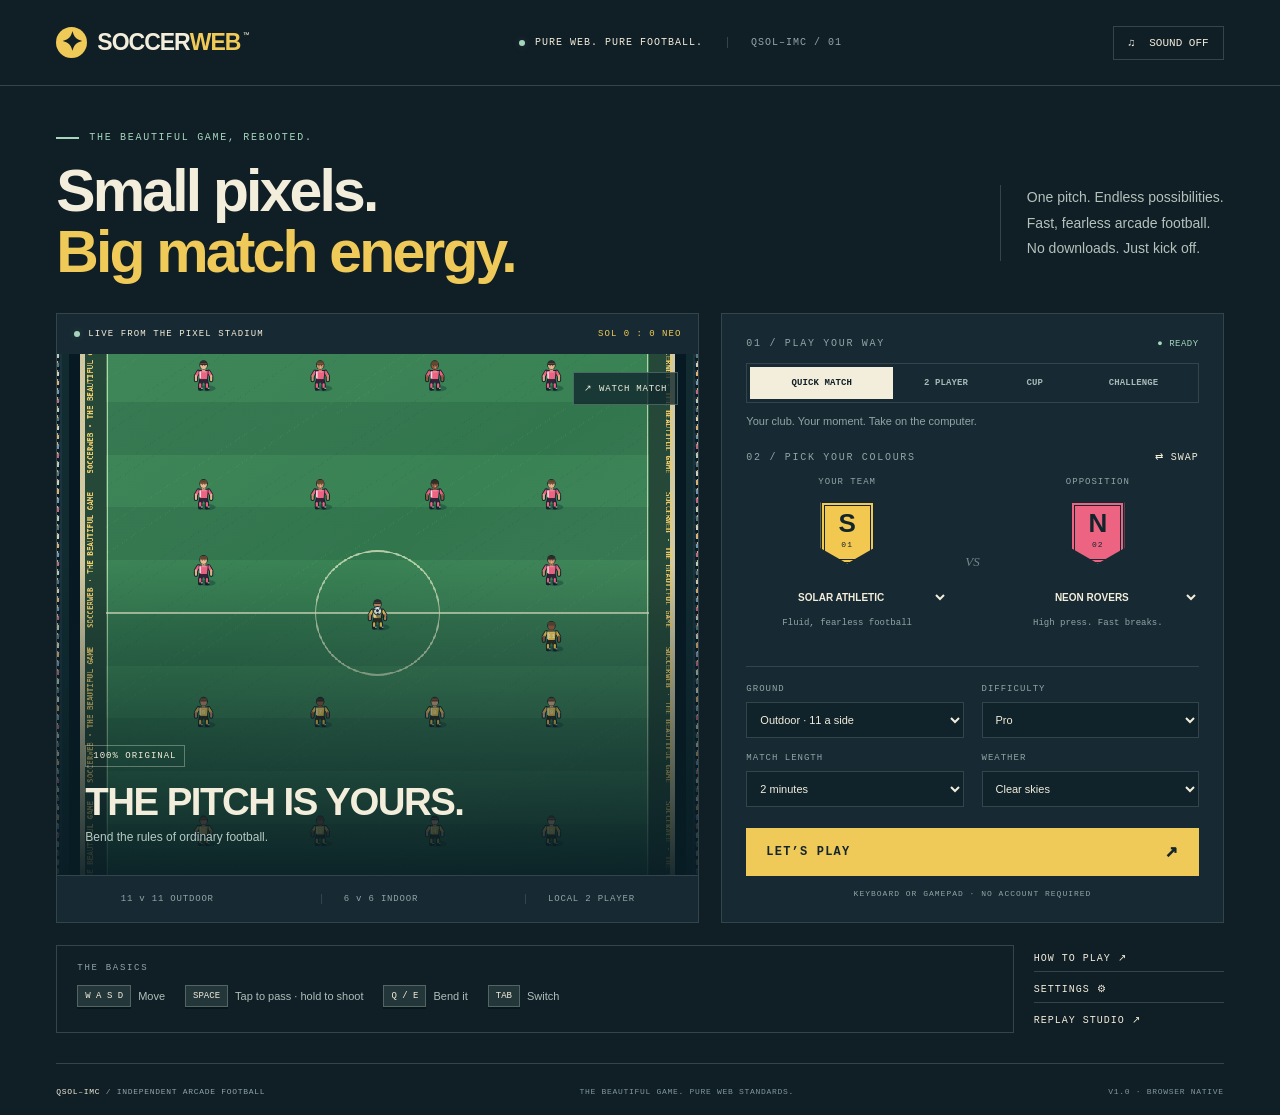
==== index.html @ fee3d79a "Improve live-match characters, camera, ball clarity and measured team play" ====
<!doctype html>
<html lang="en">
<head>
  <meta charset="utf-8"><meta name="viewport" content="width=device-width,initial-scale=1">
  <meta name="theme-color" content="#14252d"><meta name="description" content="Original arcade football. Bend it, chip it, win it. Built with pure web standards by QSOL-IMC.">
  <title>SOCCERWEB — The beautiful game.</title>
  <link rel="icon" href="./icon.svg" type="image/svg+xml"><link rel="manifest" href="./manifest.webmanifest"><link rel="stylesheet" href="./style.css">
</head>
<body>
<header class="topbar"><a class="brand" href="./" aria-label="Soccerweb home"><span class="brand-ball">✦</span> SOCCER<span>WEB</span><sup>™</sup></a><div class="top-meta"><span class="live-dot"></span> PURE WEB. PURE FOOTBALL. <span class="edition">QSOL–IMC / 01</span></div><button id="sound-toggle" class="icon-button" aria-label="Enable or mute audio" title="Enable or mute audio">♫ <span>SOUND OFF</span></button></header>
<main>
<section id="menu" aria-label="Match setup">
  <div class="intro"><div><p class="eyebrow"><span class="tiny-line"></span> THE BEAUTIFUL GAME, REBOOTED.</p><h1>Small pixels.<br><em>Big match energy.</em></h1></div><p class="intro-copy">One pitch. Endless possibilities.<br>Fast, fearless arcade football.<br>No downloads. Just kick off.</p></div>
  <div class="menu-grid">
    <div class="showcase">
      <div class="preview-tag"><span class="live-dot"></span> LIVE FROM THE PIXEL STADIUM <span id="demo-score">SOL 0 : 0 NEO</span></div>
      <div class="canvas-wrap"><canvas id="preview" aria-label="Live computer versus computer football demonstration"></canvas><div class="preview-caption"><span class="pill">100% ORIGINAL</span><h2>THE PITCH IS YOURS.</h2><p>Bend the rules of ordinary football.</p></div><button id="watch-demo" class="demo-button">↗ WATCH MATCH</button></div>
      <div class="showcase-footer"><span>11 v 11 OUTDOOR</span><span>6 v 6 INDOOR</span><span>LOCAL 2 PLAYER</span></div>
    </div>
    <section class="setup-card" aria-label="Create match">
      <div class="section-label"><span>01 / PLAY YOUR WAY</span><span class="status-dot">● READY</span></div>
      <div class="mode-tabs" role="group" aria-label="Game mode"><button data-mode="quick" class="active">QUICK MATCH</button><button data-mode="local">2 PLAYER</button><button data-mode="cup">CUP</button><button data-mode="challenge">CHALLENGE</button></div>
      <p id="mode-description" class="mode-description">Your club. Your moment. Take on the computer.</p>
      <div class="section-label"><span>02 / PICK YOUR COLOURS</span><button id="swap-teams" class="text-button" aria-label="Swap teams">⇄ SWAP</button></div>
      <div class="team-selectors"><div><label for="home-team">YOUR TEAM</label><div id="home-badge" class="team-badge">S<span>01</span></div><select id="home-team" aria-label="Your team"></select><p id="home-style"></p></div><span class="versus">VS</span><div><label for="away-team">OPPOSITION</label><div id="away-badge" class="team-badge away">N<span>02</span></div><select id="away-team" aria-label="Opponent team"></select><p id="away-style"></p></div></div>
      <div class="match-options"><label>GROUND<select id="ground"><option value="outdoor">Outdoor · 11 a side</option><option value="indoor">Indoor · 6 a side</option></select></label><label>DIFFICULTY<select id="difficulty"><option value="1">Club</option><option value="2" selected>Pro</option><option value="3">Elite</option></select></label><label>MATCH LENGTH<select id="duration"><option value="60">1 minute</option><option value="120" selected>2 minutes</option><option value="240">4 minutes</option><option value="360">6 minutes</option></select></label><label>WEATHER<select id="weather"><option value="clear">Clear skies</option><option value="rain">Rain · slick turf</option></select></label></div>
      <button id="kickoff" class="primary">LET’S PLAY <span>↗</span></button><button id="continue" class="secondary" hidden>CONTINUE COMPETITION →</button>
      <p class="setup-note">KEYBOARD OR GAMEPAD · NO ACCOUNT REQUIRED</p>
    </section>
  </div>
  <div class="bottom-grid"><section class="control-strip"><div class="section-label">THE BASICS</div><div class="control-items"><span><kbd>W A S D</kbd> Move</span><span><kbd>SPACE</kbd> Tap to pass · hold to shoot</span><span><kbd>Q / E</kbd> Bend it</span><span><kbd>TAB</kbd> Switch</span></div></section><div class="utility"><button id="help-button">HOW TO PLAY ↗</button><button id="options-button">SETTINGS ⚙</button><button id="replays-button">REPLAY STUDIO ↗</button></div></div>
</section>
<section id="match" hidden aria-label="Football match">
  <div class="match-top"><button id="exit-match" class="text-button">← CLUBHOUSE</button><div class="match-heading"><span id="match-kind">OUTDOOR / QUICK MATCH</span><div class="scoreboard"><span id="score-home">SOL</span><strong id="score">0 <i>:</i> 0</strong><span id="score-away">NEO</span><div id="clock">00:00 · 1ST</div></div></div><button id="pause-button" class="text-button">Ⅱ PAUSE</button></div>
  <div class="match-stage"><canvas id="game" tabindex="0" aria-label="Football game. WASD to move, space to kick, Escape to pause."></canvas>
    <div id="match-banner" class="match-banner" aria-live="polite"></div><div id="replay-tag" class="replay-tag" hidden>◉ GOAL REPLAY · SLOW MOTION</div>
    <div id="pause-overlay" class="game-overlay" hidden><div class="overlay-panel"><p class="eyebrow">TAKE A BREATHER</p><h2>HALF A MOMENT.</h2><p>The pitch will wait for you.</p><button id="resume" class="primary">BACK TO THE GAME →</button><button id="pause-save" class="secondary">EXPORT REPLAY SO FAR</button><button id="pause-quit" class="text-button">RETURN TO CLUBHOUSE</button></div></div>
    <div id="result-overlay" class="game-overlay" hidden><div class="overlay-panel"><p class="eyebrow" id="result-label">FULL TIME</p><h2 id="result-title">WHAT A MATCH.</h2><p id="result-score"></p><div id="result-stats" class="result-stats"></div><button id="result-next" class="primary">PLAY AGAIN →</button><button id="result-export" class="secondary">EXPORT THIS REPLAY</button><button id="result-home" class="text-button">RETURN TO CLUBHOUSE</button></div></div>
  </div>
  <div class="match-readout"><span id="possession-hint">LOOSE BALL</span><span id="action-hint">FIND THE SPACE. PLAY THE PASS.</span></div>
  <div class="match-bottom"><span id="match-tip">SPACE: tap pass / hold shot · F: pass · R: chip · Q/E: curve · TAB: switch</span><span id="record-status"><span class="live-dot"></span> RECORDING</span></div>
</section>
<footer><span>QSOL–IMC <span class="muted">/ INDEPENDENT ARCADE FOOTBALL</span></span><span>THE BEAUTIFUL GAME. PURE WEB STANDARDS.</span><span id="offline-status">V1.0 · BROWSER NATIVE</span></footer>
</main>
<dialog id="help-dialog"><div class="dialog-head"><p class="eyebrow">THE TOUCHLINE MANUAL</p><button class="close" aria-label="Close dialog">×</button></div><h2>Easy to play.<br>Room to get good.</h2><div id="help-controls"></div><div class="help-copy"><p><strong>Tap your kick button to pass. Hold it, then release for power.</strong> Aim with your running direction before releasing. No ball? Press kick to slide tackle. Use the dedicated pass button for a first-time pass.</p><p><strong>Bend it.</strong> Hold a curve key at release, then steer with left/right or curve keys during flight. Use chip for a lofted kick. Meet an airborne ball for a volley; move away from the opposition goal as you kick for an overhead attempt.</p><p><strong>Play the space.</strong> Teammates make runs. Switch to the nearest player, defend the shooting lane, and let your goalkeeper work. Rain changes traction and ball speed. Indoor walls keep the action alive.</p><p><strong>Gamepad:</strong> left stick / D-pad moves, A kicks, X passes, B chips, Y switches, shoulders bend, Start pauses. Connect two controllers for two players. Keyboard and gamepads may be mixed.</p><p><strong>Match rules:</strong> two halves, automatic throw-ins, corners and goal kicks. No offside, fouls or cards. Cup and Challenge draws continue with golden goal. The clock stops for set pieces and goal replays.</p></div></dialog>
<dialog id="options-dialog"><div class="dialog-head"><p class="eyebrow">MAKE IT YOUR GAME</p><button class="close" aria-label="Close dialog">×</button></div><h2>Settings</h2><div class="settings-grid"><label>Master volume<input id="master-volume" type="range" min="0" max="100" value="65"></label><label>Music<input id="music-volume" type="range" min="0" max="100" value="35"></label><label>Sound effects<input id="sfx-volume" type="range" min="0" max="100" value="70"></label><label>Aftertouch<select id="aftertouch"><option value="0">Off</option><option value="1">Subtle</option><option value="2" selected>Arcade</option><option value="3">Wild</option></select></label><label>Player selection<select id="selection"><option value="auto">Automatic + manual</option><option value="manual">Manual only</option></select></label><label>Visual style<select id="visual"><option value="clean">Clean pixels</option><option value="crt">CRT scanlines</option><option value="mint">Mint pitch palette</option><option value="pixel">Low-resolution pixels</option></select></label><label>Camera<select id="camera"><option value="follow">Follow the play</option><option value="wide">Wide tactical view</option><option value="close">Close action</option></select></label><label>Visual effects<select id="effects"><option value="balanced">Crowd, weather &amp; trails</option><option value="minimal">Minimal motion &amp; effects</option></select></label><label>Match seed<input id="seed" type="number" min="1" max="4294967295" value="1988"></label></div><h3>Keyboard mapping</h3><p class="muted">Select a key, then press its replacement. Escape cancels. P and Escape pause.</p><div id="key-mappings"></div><button id="reset-keys" class="secondary">RESET CONTROLS</button><p id="mapping-message" role="status"></p></dialog>
<dialog id="replays-dialog"><div class="dialog-head"><p class="eyebrow">EVERY TICK TELLS A STORY</p><button class="close" aria-label="Close dialog">×</button></div><h2>Replay studio</h2><p>Export a match from the pause or results screen. Import its JSON here to verify every recorded checkpoint and watch it again.</p><label class="file-label">IMPORT REPLAY<input id="replay-file" type="file" accept=".json,application/json"></label><p id="replay-message" role="status"></p><button id="watch-replay" class="primary" hidden>WATCH VERIFIED REPLAY →</button><h3>Competition record</h3><div id="competition-record">No competition started yet.</div></dialog>
<div id="toast" role="status" hidden></div>
<noscript><p class="noscript">SOCCERWEB needs JavaScript enabled to run the football simulation.</p></noscript>
<script type="module" src="./app.mjs"></script>
</body></html>
---- style.css ----
:root{--bg:#101e26;--panel:#172932;--panel2:#1c3038;--border:#33454a;--cream:#f3eddb;--muted:#91a5a7;--yellow:#f0ca58;--mint:#a5d5bb;--coral:#ed8b74;color-scheme:dark;font-family:Arial,Helvetica,sans-serif}*{box-sizing:border-box}body{margin:0;background:var(--bg);color:var(--cream)}button,input,select{font:inherit}button,a,select,input{ -webkit-tap-highlight-color:transparent}button{cursor:pointer}button:disabled{opacity:.45;cursor:not-allowed}button:focus-visible,a:focus-visible,input:focus-visible,select:focus-visible,canvas:focus-visible{outline:3px solid var(--yellow);outline-offset:4px}[hidden]{display:none!important}button{color:inherit}a{color:inherit;text-decoration:none}.topbar{height:86px;border-bottom:1px solid var(--border);display:flex;align-items:center;justify-content:space-between;padding:0 4.4%;gap:20px}.brand{display:flex;align-items:center;font-size:23px;letter-spacing:-1px;font-weight:900}.brand>span:not(.brand-ball){color:var(--yellow)}.brand sup{font:9px monospace;align-self:flex-start;margin-top:5px;margin-left:3px}.brand-ball{display:inline-grid;place-items:center;width:31px;height:31px;margin-right:10px;border-radius:50%;background:var(--yellow);color:var(--bg);font-size:26px}.top-meta{font:10px monospace;letter-spacing:1px;display:flex;align-items:center;gap:10px}.edition{border-left:1px solid var(--border);margin-left:14px;padding-left:23px;color:var(--muted)}.live-dot{display:inline-block;width:6px;height:6px;border-radius:50%;background:var(--mint);box-shadow:0 0 8px #a5d5bb33;flex-shrink:0}.icon-button{background:transparent;border:1px solid var(--border);padding:10px 14px;font:11px monospace}.icon-button span{margin-left:8px}main{max-width:1600px;margin:auto;padding:0 4.4%}.intro{display:flex;justify-content:space-between;align-items:center;padding:46px 0 31px;gap:24px}.eyebrow,.section-label{font:10px monospace;letter-spacing:1.7px}.eyebrow{color:var(--mint);margin:0 0 17px;display:flex;align-items:center;gap:10px}.tiny-line{display:inline-block;width:23px;height:2px;background:var(--mint)}h1{font-size:clamp(36px,4.6vw,65px);line-height:1.04;letter-spacing:-2.8px;margin:0;font-weight:900}h1 em{color:var(--yellow);font-style:normal}.intro-copy{font-size:14px;line-height:1.8;color:#b5c2bc;border-left:1px solid var(--border);padding-left:26px;margin:32px 0 0}.menu-grid{display:grid;grid-template-columns:minmax(0,1.28fr) minmax(360px,1fr);gap:22px;align-items:stretch}.showcase{border:1px solid var(--border);display:flex;flex-direction:column;min-height:550px;overflow:hidden}.preview-tag{height:40px;padding:0 17px;display:flex;align-items:center;gap:8px;font:9px monospace;letter-spacing:1.1px;background:var(--panel)}.preview-tag>span:last-child{margin-left:auto;color:var(--yellow);letter-spacing:1px}.canvas-wrap{position:relative;flex:1;min-height:420px;background:#25543d}#preview{position:absolute;width:100%;height:100%;inset:0}.canvas-wrap:after{content:'';position:absolute;inset:40% 0 0;background:linear-gradient(transparent,#081c24e8);pointer-events:none}.preview-caption{position:absolute;z-index:1;bottom:31px;left:28px;pointer-events:none}.pill{display:inline-block;padding:5px 7px;border:1px solid #e3ebd459;color:var(--cream);font:9px monospace;letter-spacing:1px}.preview-caption h2{font-size:clamp(23px,3vw,39px);font-weight:900;letter-spacing:-1.5px;margin:13px 0 6px}.preview-caption p{font-size:12px;color:#b5cac5;margin:0}.demo-button{position:absolute;right:20px;top:18px;z-index:1;background:#10272dc9;border:1px solid #c7e6d448;padding:10px;font:9px monospace;letter-spacing:.8px}.showcase-footer{display:flex;justify-content:space-around;background:var(--panel);border-top:1px solid var(--border);font:9px monospace;letter-spacing:.8px;padding:18px 10px;color:var(--muted)}.showcase-footer span+span{border-left:1px solid var(--border);padding-left:22px}.setup-card{background:var(--panel);border:1px solid var(--border);padding:24px}.section-label{color:var(--muted);display:flex;justify-content:space-between;align-items:center;gap:8px;margin-bottom:14px}.status-dot{color:var(--mint);font-size:9px;letter-spacing:.5px}.mode-tabs{display:grid;grid-template-columns:1.4fr 1fr .7fr 1.2fr;border:1px solid var(--border);padding:3px;gap:2px}.mode-tabs button{padding:11px 3px;border:0;background:transparent;font:bold 9px monospace;white-space:nowrap;letter-spacing:.1px;color:#a6b8b7}.mode-tabs button.active{background:var(--cream);color:var(--bg)}.mode-description{font-size:11px;color:var(--muted);margin:12px 0 23px;min-height:13px}.text-button{background:none;border:0;padding:0;font:10px monospace;letter-spacing:1px;color:var(--cream)}.text-button:hover,.utility button:hover{color:var(--yellow)}.team-selectors{display:grid;grid-template-columns:1fr 25px 1fr;gap:12px;text-align:center;margin:0 0 20px}.team-selectors label{font:9px monospace;letter-spacing:1px;color:var(--muted)}.team-badge{--kit:var(--yellow);width:53px;height:61px;background:var(--kit);color:#12252c;border:4px double #152831;outline:1px solid var(--kit);clip-path:polygon(0 0,100% 0,100% 75%,50% 100%,0 75%);margin:15px auto 12px;font-weight:900;font-size:26px;line-height:34px}.team-badge span{display:block;font:8px monospace;letter-spacing:1px}.team-badge.away{--kit:#ec6482}.team-selectors select{width:100%;padding:8px 3px;text-align:center;font-weight:bold;font-size:10px;background:transparent;border:0;color:var(--cream)}.team-selectors p{font:9px monospace;color:var(--muted);margin:6px -5px;min-height:22px}.versus{color:#71878a;font:italic 13px Georgia;align-self:center}.match-options{display:grid;grid-template-columns:1fr 1fr;gap:15px 18px;border-top:1px solid var(--border);padding-top:17px;margin-bottom:21px}label{font:9px monospace;letter-spacing:1px;color:var(--muted);display:block}select,input[type=number]{width:100%;padding:10px 9px;background:#10232b;border:1px solid var(--border);border-radius:0;color:var(--cream);font:11px Arial,sans-serif;margin-top:8px}select option{background:#152932}.primary,.secondary{width:100%;display:flex;align-items:center;justify-content:space-between;padding:16px 19px;background:var(--yellow);border:1px solid var(--yellow);color:#14252c;font:bold 12px monospace;letter-spacing:1.2px;transition:background .15s,transform .15s}.primary:hover{background:#ffe087;transform:translateY(-1px)}.primary span{font-size:21px;line-height:14px}.secondary{background:transparent;color:var(--cream);border-color:var(--border);font-size:10px;justify-content:center;padding:12px;margin-top:10px}.secondary:hover{border-color:var(--muted)}.setup-note{text-align:center;color:var(--muted);font:8px monospace;letter-spacing:1px;margin:13px 0 0}.bottom-grid{display:grid;grid-template-columns:1fr auto;gap:20px;margin:22px 0 30px}.control-strip{border:1px solid var(--border);padding:17px 20px}.control-strip .section-label{font-size:9px;margin-bottom:12px}.control-items{display:flex;gap:20px;flex-wrap:wrap}.control-items span{font-size:11px;color:#afbfba;display:flex;align-items:center;gap:7px}kbd{border:1px solid #536462;background:#23373b;box-shadow:0 2px 0 #06171b;padding:5px 7px;white-space:nowrap;color:var(--cream);font:9px monospace}.utility{display:grid;gap:4px;align-items:center;min-width:190px}.utility button{border:0;border-bottom:1px solid var(--border);padding:7px 0;background:transparent;text-align:left;font:10px monospace;letter-spacing:1px}.utility button:last-child{border-bottom:0}footer{border-top:1px solid var(--border);display:flex;justify-content:space-between;gap:20px;font:8px monospace;letter-spacing:.7px;color:#83999b;padding:23px 0}.muted{color:var(--muted)}footer>span:first-child{color:var(--cream)}.match-top,.match-bottom{display:flex;align-items:center;justify-content:space-between;font:10px monospace;letter-spacing:1px;padding:20px 0;color:var(--muted)}.match-stage{position:relative;height:min(76vh,840px);min-height:420px;border:1px solid var(--border);overflow:hidden}#game{display:block;width:100%;height:100%;outline:none}.scoreboard{position:absolute;top:17px;left:50%;transform:translateX(-50%);display:grid;grid-template-columns:80px 120px 80px;text-align:center;align-items:center;background:#101f2bee;border:1px solid #cedacc35;box-shadow:0 4px 20px #0004;font:bold 14px monospace}.scoreboard>span{padding:16px 7px;border-bottom:3px solid var(--yellow)}.scoreboard>span:nth-of-type(2){border-color:#ec6482}.scoreboard strong{font-size:30px;letter-spacing:4px}.scoreboard i{font-style:normal;color:#819b9d;font-size:19px}#clock{grid-column:1/-1;background:#f1eddc;color:#223137;padding:5px;font:bold 10px monospace;letter-spacing:2px}.match-banner{position:absolute;left:50%;top:43%;transform:translate(-50%,-50%);text-align:center;font-weight:900;font-size:clamp(24px,5vw,60px);letter-spacing:-1px;color:var(--cream);text-shadow:4px 4px 0 #17262c;white-space:nowrap;pointer-events:none}.match-banner small{display:block;font:11px monospace;letter-spacing:3px;margin-top:15px}.replay-tag{position:absolute;left:20px;bottom:22px;background:var(--yellow);color:#14252c;padding:10px 14px;font:bold 11px monospace}.match-bottom{font-size:9px;gap:20px;line-height:1.6}#record-status{white-space:nowrap}.game-overlay{position:absolute;inset:0;background:#0b1c27cc;backdrop-filter:blur(5px);display:grid;place-items:center;z-index:4}.overlay-panel{padding:30px;background:var(--panel);border:1px solid #5b716b;width:min(420px,90%);text-align:center}.overlay-panel .eyebrow{justify-content:center}.overlay-panel h2{font-size:31px;letter-spacing:-1px;margin:15px 0}.overlay-panel p{font-size:13px;color:var(--muted);line-height:1.6}.overlay-panel .text-button{margin-top:24px}.result-stats{display:grid;grid-template-columns:1fr 1fr 1fr;gap:10px;margin:20px 0;font:11px monospace}.result-stats small{display:block;color:var(--muted);font:8px monospace;margin-top:7px}dialog{max-width:680px;width:calc(100% - 32px);max-height:90vh;padding:30px;background:var(--panel);color:var(--cream);border:1px solid #627774;box-shadow:0 20px 100px #0009}dialog::backdrop{background:#07141cd9;backdrop-filter:blur(4px)}.dialog-head{display:flex;justify-content:space-between;align-items:center}.dialog-head .eyebrow{margin:0}.close{background:none;border:0;font-size:29px;color:var(--muted)}dialog h2{font-size:38px;letter-spacing:-1.3px;margin:20px 0 25px;line-height:1.05}dialog h3{font:12px monospace;color:var(--yellow);margin-top:30px}dialog p{font-size:13px;line-height:1.8;color:#b3c6c1}.help-copy p{padding-top:10px;border-top:1px solid var(--border)}.help-copy strong{color:var(--cream)}table{border-collapse:collapse;width:100%;font:11px monospace}td,th{padding:12px 6px;text-align:left;border-bottom:1px solid var(--border);line-height:1.7}th{color:var(--muted);font-size:9px}.settings-grid{display:grid;grid-template-columns:1fr 1fr;gap:22px}.settings-grid label{font:11px monospace;letter-spacing:0}.settings-grid input[type=range]{display:block;width:100%;accent-color:var(--yellow);margin-top:15px}.key-button{min-width:65px;padding:6px 10px;border:1px solid var(--border);background:#10222b;font:10px monospace}.file-label{display:block;border:1px dashed var(--muted);padding:20px;color:var(--yellow);margin-top:25px}.file-label input{display:block;font:11px monospace;letter-spacing:0;margin-top:15px;max-width:100%}#toast{position:fixed;bottom:25px;left:50%;transform:translateX(-50%);background:var(--cream);color:var(--bg);padding:15px 22px;z-index:20;font:12px monospace;box-shadow:0 4px 30px #0006;max-width:90%}.noscript{padding:30px;background:var(--yellow);color:var(--bg)}@media(min-width:1500px){.setup-card{padding:30px}.canvas-wrap{min-height:480px}.team-selectors{margin-top:20px;margin-bottom:28px}}@media(max-width:1000px){.top-meta{display:none}.menu-grid{grid-template-columns:1fr 1fr;gap:15px}.setup-card{padding:18px}.showcase-footer{font-size:7px}.showcase-footer span+span{padding-left:10px}.preview-tag{font-size:8px;padding:0 10px}.preview-tag>span:last-child{display:none}.control-items{gap:13px}.intro-copy{font-size:12px}footer>span:nth-child(2){display:none}.preview-caption{left:20px}.team-selectors{gap:4px}.mode-tabs button{font-size:8px}.match-options{gap:12px}.bottom-grid{gap:15px}}@media(max-width:720px){.topbar{height:68px;padding:0 20px}.brand{font-size:20px}.icon-button span{display:none}main{padding:0 20px}.intro{padding:30px 0 25px}.intro-copy{display:none}h1{font-size:44px;letter-spacing:-2px}.eyebrow{font-size:8px}.menu-grid{display:flex;flex-direction:column}.showcase{min-height:300px}.canvas-wrap{min-height:255px}.preview-caption{bottom:20px}.preview-caption h2{font-size:29px}.preview-caption p{font-size:11px}.showcase-footer{padding:12px;font-size:8px}.setup-card{padding:22px}.team-selectors{gap:12px}.team-selectors p{min-height:12px}.mode-tabs button{font-size:9px}.bottom-grid{display:flex;flex-direction:column}.utility{display:flex;justify-content:space-between;gap:12px}.utility button{font-size:8px;border:0}.control-strip{padding:17px}.control-items{gap:15px}.control-items span{font-size:10px}footer{font-size:7px;line-height:1.8}footer .muted{display:none}.match-stage{height:70vh;min-height:420px;margin:0 -20px;border-left:0;border-right:0}.match-top{font-size:8px}.match-top .text-button{font-size:8px}.scoreboard{grid-template-columns:65px 95px 65px;top:12px}.scoreboard strong{font-size:24px}.scoreboard>span{padding:12px 6px;font-size:12px}.match-bottom{font-size:8px}.match-banner{font-size:36px}.settings-grid{gap:20px 14px}dialog{padding:24px}.overlay-panel{padding:25px}.preview-tag>span:last-child{display:block}#record-status{display:none}}@media(prefers-reduced-motion:reduce){*{scroll-behavior:auto!important;transition:none!important}}

/* Phase 2: the broadcast scoreboard is outside the canvas, leaving both goalmouths visible. */
.match-top{padding:15px 0;min-height:106px;gap:16px}.match-heading{display:flex;flex-direction:column;align-items:center;gap:9px}.match-heading>#match-kind{font:9px monospace;letter-spacing:1.3px}.match-heading .scoreboard{position:static;transform:none;box-shadow:none;grid-template-columns:76px 108px 76px}.match-heading .scoreboard>span{padding:10px 7px}.match-heading .scoreboard strong{font-size:27px}.match-heading #clock{padding:4px}.match-readout{display:flex;justify-content:space-between;align-items:center;gap:16px;border:1px solid var(--border);border-top:0;background:#132730;padding:11px 15px;font:10px monospace;letter-spacing:1px}.match-readout #possession-hint{color:var(--yellow)}.match-readout #action-hint{color:var(--mint);text-align:right}.match-stage{background:#132b32}.match-banner{background:#102832df;padding:16px 24px;white-space:normal;min-width:240px;max-width:85%;line-height:1.1}.match-banner:empty{display:none}.match-banner small{line-height:1.5}.match-bottom{padding:15px 0}.scoreboard{font-variant-numeric:tabular-nums}.overlay-panel:focus-within{border-color:#a5d5bb}.team-badge{filter:drop-shadow(0 3px 2px #0004)}
@media(max-width:720px){.match-top{gap:8px;min-height:104px}.match-heading .scoreboard{grid-template-columns:45px 80px 45px}.match-heading .scoreboard>span{font-size:10px;padding:9px 3px}.match-heading .scoreboard strong{font-size:23px}.match-heading>#match-kind{max-width:170px;font-size:7px;line-height:1.5;text-align:center}.match-readout{margin:0 -20px;font-size:8px;padding:11px 12px}.match-top>.text-button{font-size:7px;letter-spacing:0}.match-banner{padding:14px;font-size:30px}.match-stage{height:68vh}}
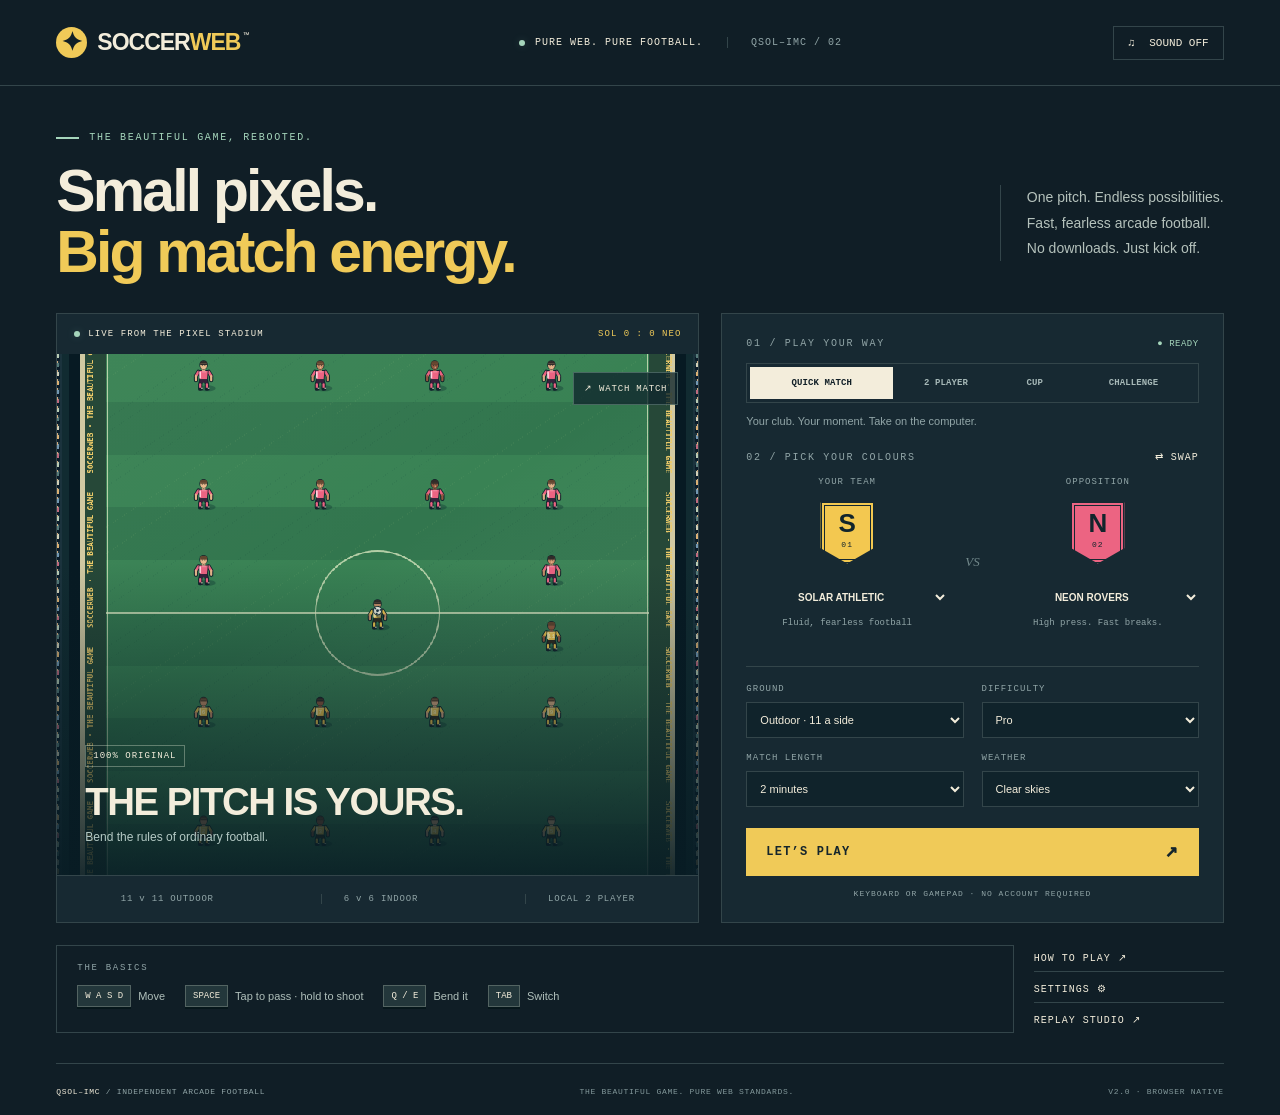
==== commit 8664f0c4: "feat: compose layered match audio and verify presentation options" ====
--- a/index.html
+++ b/index.html
@@ -7,7 +7,7 @@
   <link rel="icon" href="./icon.svg" type="image/svg+xml"><link rel="manifest" href="./manifest.webmanifest"><link rel="stylesheet" href="./style.css">
 </head>
 <body>
-<header class="topbar"><a class="brand" href="./" aria-label="Soccerweb home"><span class="brand-ball">✦</span> SOCCER<span>WEB</span><sup>™</sup></a><div class="top-meta"><span class="live-dot"></span> PURE WEB. PURE FOOTBALL. <span class="edition">QSOL–IMC / 01</span></div><button id="sound-toggle" class="icon-button" aria-label="Enable or mute audio" title="Enable or mute audio">♫ <span>SOUND OFF</span></button></header>
+<header class="topbar"><a class="brand" href="./" aria-label="Soccerweb home"><span class="brand-ball">✦</span> SOCCER<span>WEB</span><sup>™</sup></a><div class="top-meta"><span class="live-dot"></span> PURE WEB. PURE FOOTBALL. <span class="edition">QSOL–IMC / 02</span></div><button id="sound-toggle" class="icon-button" aria-label="Enable or mute audio" title="Enable or mute audio">♫ <span>SOUND OFF</span></button></header>
 <main>
 <section id="menu" aria-label="Match setup">
   <div class="intro"><div><p class="eyebrow"><span class="tiny-line"></span> THE BEAUTIFUL GAME, REBOOTED.</p><h1>Small pixels.<br><em>Big match energy.</em></h1></div><p class="intro-copy">One pitch. Endless possibilities.<br>Fast, fearless arcade football.<br>No downloads. Just kick off.</p></div>
@@ -40,7 +40,7 @@
   <div class="match-readout"><span id="possession-hint">LOOSE BALL</span><span id="action-hint">FIND THE SPACE. PLAY THE PASS.</span></div>
   <div class="match-bottom"><span id="match-tip">SPACE: tap pass / hold shot · F: pass · R: chip · Q/E: curve · TAB: switch</span><span id="record-status"><span class="live-dot"></span> RECORDING</span></div>
 </section>
-<footer><span>QSOL–IMC <span class="muted">/ INDEPENDENT ARCADE FOOTBALL</span></span><span>THE BEAUTIFUL GAME. PURE WEB STANDARDS.</span><span id="offline-status">V1.0 · BROWSER NATIVE</span></footer>
+<footer><span>QSOL–IMC <span class="muted">/ INDEPENDENT ARCADE FOOTBALL</span></span><span>THE BEAUTIFUL GAME. PURE WEB STANDARDS.</span><span id="offline-status">V2.0 · BROWSER NATIVE</span></footer>
 </main>
 <dialog id="help-dialog"><div class="dialog-head"><p class="eyebrow">THE TOUCHLINE MANUAL</p><button class="close" aria-label="Close dialog">×</button></div><h2>Easy to play.<br>Room to get good.</h2><div id="help-controls"></div><div class="help-copy"><p><strong>Tap your kick button to pass. Hold it, then release for power.</strong> Aim with your running direction before releasing. No ball? Press kick to slide tackle. Use the dedicated pass button for a first-time pass.</p><p><strong>Bend it.</strong> Hold a curve key at release, then steer with left/right or curve keys during flight. Use chip for a lofted kick. Meet an airborne ball for a volley; move away from the opposition goal as you kick for an overhead attempt.</p><p><strong>Play the space.</strong> Teammates make runs. Switch to the nearest player, defend the shooting lane, and let your goalkeeper work. Rain changes traction and ball speed. Indoor walls keep the action alive.</p><p><strong>Gamepad:</strong> left stick / D-pad moves, A kicks, X passes, B chips, Y switches, shoulders bend, Start pauses. Connect two controllers for two players. Keyboard and gamepads may be mixed.</p><p><strong>Match rules:</strong> two halves, automatic throw-ins, corners and goal kicks. No offside, fouls or cards. Cup and Challenge draws continue with golden goal. The clock stops for set pieces and goal replays.</p></div></dialog>
 <dialog id="options-dialog"><div class="dialog-head"><p class="eyebrow">MAKE IT YOUR GAME</p><button class="close" aria-label="Close dialog">×</button></div><h2>Settings</h2><div class="settings-grid"><label>Master volume<input id="master-volume" type="range" min="0" max="100" value="65"></label><label>Music<input id="music-volume" type="range" min="0" max="100" value="35"></label><label>Sound effects<input id="sfx-volume" type="range" min="0" max="100" value="70"></label><label>Aftertouch<select id="aftertouch"><option value="0">Off</option><option value="1">Subtle</option><option value="2" selected>Arcade</option><option value="3">Wild</option></select></label><label>Player selection<select id="selection"><option value="auto">Automatic + manual</option><option value="manual">Manual only</option></select></label><label>Visual style<select id="visual"><option value="clean">Clean pixels</option><option value="crt">CRT scanlines</option><option value="mint">Mint pitch palette</option><option value="pixel">Low-resolution pixels</option></select></label><label>Camera<select id="camera"><option value="follow">Follow the play</option><option value="wide">Wide tactical view</option><option value="close">Close action</option></select></label><label>Visual effects<select id="effects"><option value="balanced">Crowd, weather &amp; trails</option><option value="minimal">Minimal motion &amp; effects</option></select></label><label>Match seed<input id="seed" type="number" min="1" max="4294967295" value="1988"></label></div><h3>Keyboard mapping</h3><p class="muted">Select a key, then press its replacement. Escape cancels. P and Escape pause.</p><div id="key-mappings"></div><button id="reset-keys" class="secondary">RESET CONTROLS</button><p id="mapping-message" role="status"></p></dialog>
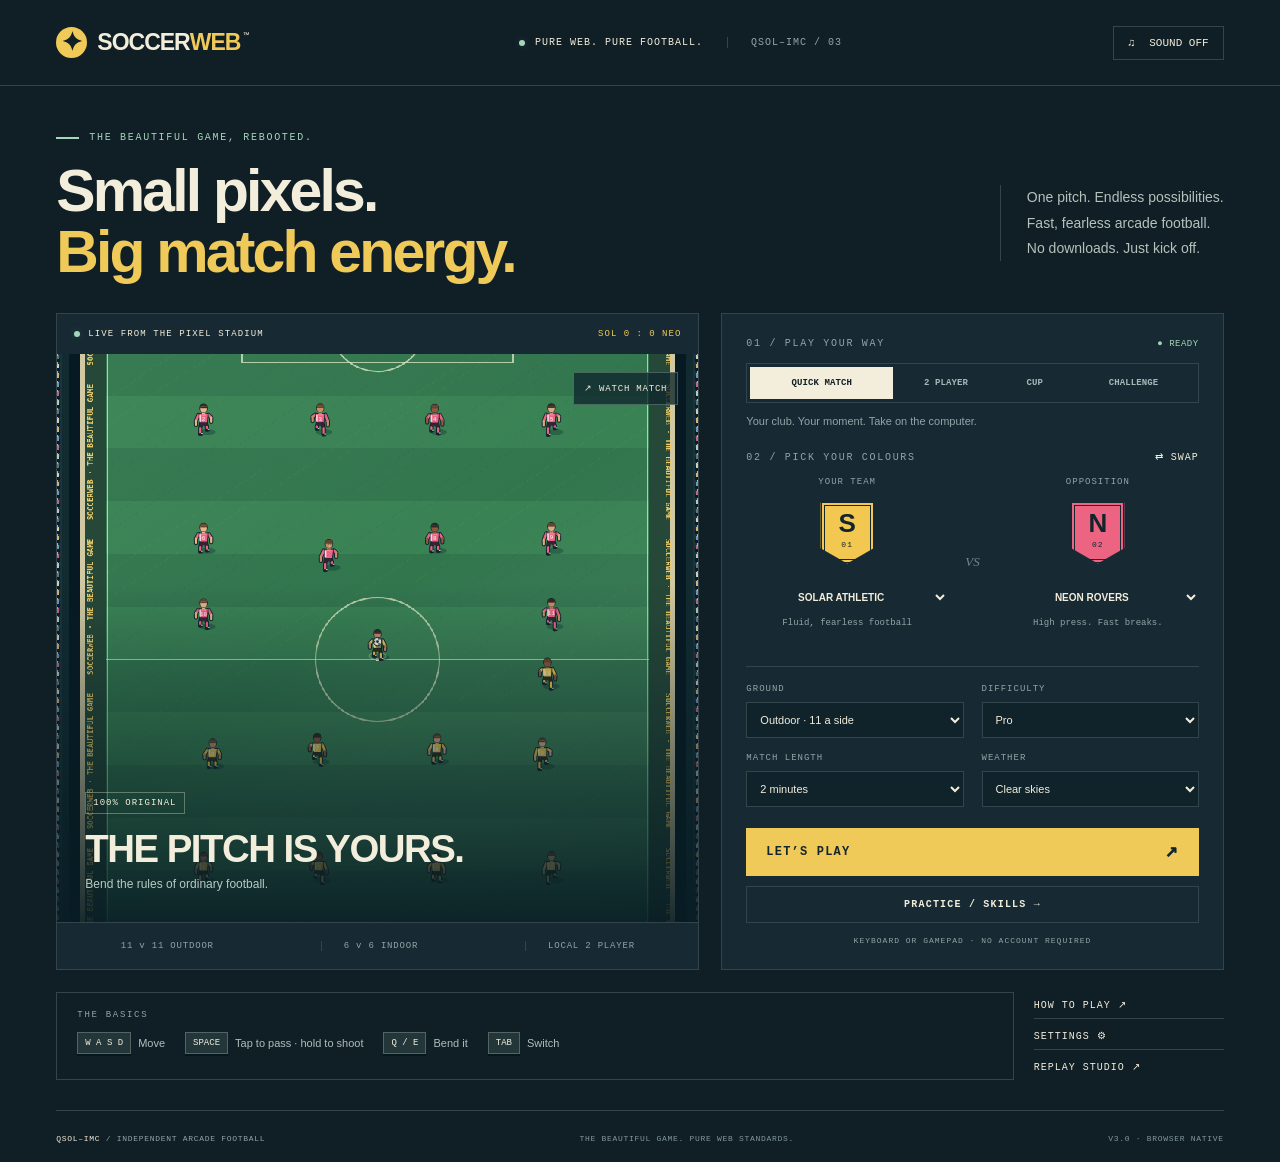
==== commit 613f096f: "feat: fix action gestures and keeper possession, balance indoor play and add skills practice" ====
--- a/index.html
+++ b/index.html
@@ -7,7 +7,7 @@
   <link rel="icon" href="./icon.svg" type="image/svg+xml"><link rel="manifest" href="./manifest.webmanifest"><link rel="stylesheet" href="./style.css">
 </head>
 <body>
-<header class="topbar"><a class="brand" href="./" aria-label="Soccerweb home"><span class="brand-ball">✦</span> SOCCER<span>WEB</span><sup>™</sup></a><div class="top-meta"><span class="live-dot"></span> PURE WEB. PURE FOOTBALL. <span class="edition">QSOL–IMC / 02</span></div><button id="sound-toggle" class="icon-button" aria-label="Enable or mute audio" title="Enable or mute audio">♫ <span>SOUND OFF</span></button></header>
+<header class="topbar"><a class="brand" href="./" aria-label="Soccerweb home"><span class="brand-ball">✦</span> SOCCER<span>WEB</span><sup>™</sup></a><div class="top-meta"><span class="live-dot"></span> PURE WEB. PURE FOOTBALL. <span class="edition">QSOL–IMC / 03</span></div><button id="sound-toggle" class="icon-button" aria-label="Enable or mute audio" title="Enable or mute audio">♫ <span>SOUND OFF</span></button></header>
 <main>
 <section id="menu" aria-label="Match setup">
   <div class="intro"><div><p class="eyebrow"><span class="tiny-line"></span> THE BEAUTIFUL GAME, REBOOTED.</p><h1>Small pixels.<br><em>Big match energy.</em></h1></div><p class="intro-copy">One pitch. Endless possibilities.<br>Fast, fearless arcade football.<br>No downloads. Just kick off.</p></div>
@@ -24,7 +24,7 @@
       <div class="section-label"><span>02 / PICK YOUR COLOURS</span><button id="swap-teams" class="text-button" aria-label="Swap teams">⇄ SWAP</button></div>
       <div class="team-selectors"><div><label for="home-team">YOUR TEAM</label><div id="home-badge" class="team-badge">S<span>01</span></div><select id="home-team" aria-label="Your team"></select><p id="home-style"></p></div><span class="versus">VS</span><div><label for="away-team">OPPOSITION</label><div id="away-badge" class="team-badge away">N<span>02</span></div><select id="away-team" aria-label="Opponent team"></select><p id="away-style"></p></div></div>
       <div class="match-options"><label>GROUND<select id="ground"><option value="outdoor">Outdoor · 11 a side</option><option value="indoor">Indoor · 6 a side</option></select></label><label>DIFFICULTY<select id="difficulty"><option value="1">Club</option><option value="2" selected>Pro</option><option value="3">Elite</option></select></label><label>MATCH LENGTH<select id="duration"><option value="60">1 minute</option><option value="120" selected>2 minutes</option><option value="240">4 minutes</option><option value="360">6 minutes</option></select></label><label>WEATHER<select id="weather"><option value="clear">Clear skies</option><option value="rain">Rain · slick turf</option></select></label></div>
-      <button id="kickoff" class="primary">LET’S PLAY <span>↗</span></button><button id="continue" class="secondary" hidden>CONTINUE COMPETITION →</button>
+      <button id="kickoff" class="primary">LET’S PLAY <span>↗</span></button><button id="practice-button" class="secondary">PRACTICE / SKILLS →</button><button id="continue" class="secondary" hidden>CONTINUE COMPETITION →</button>
       <p class="setup-note">KEYBOARD OR GAMEPAD · NO ACCOUNT REQUIRED</p>
     </section>
   </div>
@@ -32,17 +32,19 @@
 </section>
 <section id="match" hidden aria-label="Football match">
   <div class="match-top"><button id="exit-match" class="text-button">← CLUBHOUSE</button><div class="match-heading"><span id="match-kind">OUTDOOR / QUICK MATCH</span><div class="scoreboard"><span id="score-home">SOL</span><strong id="score">0 <i>:</i> 0</strong><span id="score-away">NEO</span><div id="clock">00:00 · 1ST</div></div></div><button id="pause-button" class="text-button">Ⅱ PAUSE</button></div>
+  <div id="practice-panel" class="practice-panel" hidden><strong id="practice-title"></strong><p id="practice-copy" role="status"></p><small>Pause to retry or choose the next skill. Gamepad controls work here too.</small></div>
   <div class="match-stage"><canvas id="game" tabindex="0" aria-label="Football game. WASD to move, space to kick, Escape to pause."></canvas>
     <div id="match-banner" class="match-banner" aria-live="polite"></div><div id="replay-tag" class="replay-tag" hidden>◉ GOAL REPLAY · SLOW MOTION</div>
-    <div id="pause-overlay" class="game-overlay" hidden><div class="overlay-panel"><p class="eyebrow">TAKE A BREATHER</p><h2>HALF A MOMENT.</h2><p>The pitch will wait for you.</p><button id="resume" class="primary">BACK TO THE GAME →</button><button id="pause-save" class="secondary">EXPORT REPLAY SO FAR</button><button id="pause-quit" class="text-button">RETURN TO CLUBHOUSE</button></div></div>
+    <div id="pause-overlay" class="game-overlay" hidden><div class="overlay-panel"><p class="eyebrow">TAKE A BREATHER</p><h2>HALF A MOMENT.</h2><p>The pitch will wait for you.</p><button id="resume" class="primary">BACK TO THE GAME →</button><button id="practice-retry" class="secondary" hidden>RETRY DRILL</button><button id="practice-next" class="secondary" hidden>NEXT SKILL →</button><button id="pause-save" class="secondary">EXPORT REPLAY SO FAR</button><button id="pause-quit" class="text-button">RETURN TO CLUBHOUSE</button></div></div>
     <div id="result-overlay" class="game-overlay" hidden><div class="overlay-panel"><p class="eyebrow" id="result-label">FULL TIME</p><h2 id="result-title">WHAT A MATCH.</h2><p id="result-score"></p><div id="result-stats" class="result-stats"></div><button id="result-next" class="primary">PLAY AGAIN →</button><button id="result-export" class="secondary">EXPORT THIS REPLAY</button><button id="result-home" class="text-button">RETURN TO CLUBHOUSE</button></div></div>
   </div>
-  <div class="match-readout"><span id="possession-hint">LOOSE BALL</span><span id="action-hint">FIND THE SPACE. PLAY THE PASS.</span></div>
+  <div class="match-readout"><span id="possession-hint">LOOSE BALL</span><span id="charge-hint" aria-live="off"></span><span id="action-hint">FIND THE SPACE. PLAY THE PASS.</span></div>
   <div class="match-bottom"><span id="match-tip">SPACE: tap pass / hold shot · F: pass · R: chip · Q/E: curve · TAB: switch</span><span id="record-status"><span class="live-dot"></span> RECORDING</span></div>
 </section>
-<footer><span>QSOL–IMC <span class="muted">/ INDEPENDENT ARCADE FOOTBALL</span></span><span>THE BEAUTIFUL GAME. PURE WEB STANDARDS.</span><span id="offline-status">V2.0 · BROWSER NATIVE</span></footer>
+<footer><span>QSOL–IMC <span class="muted">/ INDEPENDENT ARCADE FOOTBALL</span></span><span>THE BEAUTIFUL GAME. PURE WEB STANDARDS.</span><span id="offline-status">V3.0 · BROWSER NATIVE</span></footer>
 </main>
-<dialog id="help-dialog"><div class="dialog-head"><p class="eyebrow">THE TOUCHLINE MANUAL</p><button class="close" aria-label="Close dialog">×</button></div><h2>Easy to play.<br>Room to get good.</h2><div id="help-controls"></div><div class="help-copy"><p><strong>Tap your kick button to pass. Hold it, then release for power.</strong> Aim with your running direction before releasing. No ball? Press kick to slide tackle. Use the dedicated pass button for a first-time pass.</p><p><strong>Bend it.</strong> Hold a curve key at release, then steer with left/right or curve keys during flight. Use chip for a lofted kick. Meet an airborne ball for a volley; move away from the opposition goal as you kick for an overhead attempt.</p><p><strong>Play the space.</strong> Teammates make runs. Switch to the nearest player, defend the shooting lane, and let your goalkeeper work. Rain changes traction and ball speed. Indoor walls keep the action alive.</p><p><strong>Gamepad:</strong> left stick / D-pad moves, A kicks, X passes, B chips, Y switches, shoulders bend, Start pauses. Connect two controllers for two players. Keyboard and gamepads may be mixed.</p><p><strong>Match rules:</strong> two halves, automatic throw-ins, corners and goal kicks. No offside, fouls or cards. Cup and Challenge draws continue with golden goal. The clock stops for set pieces and goal replays.</p></div></dialog>
+<dialog id="practice-dialog"><div class="dialog-head"><p class="eyebrow">THE TRAINING GROUND</p><button class="close" aria-label="Close practice">×</button></div><h2>Build your next move.</h2><p>Learn on the pitch, at your pace. Your competition will wait.</p><label>Choose a skill<select id="practice-drill"><option value="0">First touch &amp; movement</option><option value="1">Three passes</option><option value="2">Charge &amp; release</option><option value="3">Bend a goal</option><option value="4">Win the ball</option><option value="5">Read the goalkeeper</option></select></label><button id="practice-start" class="primary">START PRACTISING →</button></dialog>
+<dialog id="help-dialog"><div class="dialog-head"><p class="eyebrow">THE TOUCHLINE MANUAL</p><button class="close" aria-label="Close dialog">×</button></div><h2>Easy to play.<br>Room to get good.</h2><div id="help-controls"></div><div class="help-copy"><p><strong>Tap your kick button to pass. Hold it, then release for power.</strong> Aim with your running direction before releasing. Near an opponent with the ball? Press kick to slide tackle, then release before kicking again. A dedicated pass or chip consumes a held kick until release. Use the dedicated pass button for a first-time pass.</p><p><strong>Bend it.</strong> Hold a curve key at release, then steer with left/right or curve keys during flight. Use chip for a lofted kick. Meet an airborne ball for a volley; move away from the opposition goal as you kick for an overhead attempt.</p><p><strong>Play the space.</strong> Teammates make runs. Switch to the nearest player, defend the shooting lane, and let your goalkeeper work. Rain changes traction and ball speed. Indoor walls keep the action alive.</p><p><strong>Gamepad:</strong> left stick / D-pad moves, A kicks, X passes, B chips, Y switches, shoulders bend, Start pauses. Connect two controllers for two players. Keyboard and gamepads may be mixed.</p><p><strong>Match rules:</strong> two halves, automatic throw-ins, corners and goal kicks. No offside, fouls or cards. Cup and Challenge draws continue with golden goal. The clock stops for set pieces and goal replays.</p></div></dialog>
 <dialog id="options-dialog"><div class="dialog-head"><p class="eyebrow">MAKE IT YOUR GAME</p><button class="close" aria-label="Close dialog">×</button></div><h2>Settings</h2><div class="settings-grid"><label>Master volume<input id="master-volume" type="range" min="0" max="100" value="65"></label><label>Music<input id="music-volume" type="range" min="0" max="100" value="35"></label><label>Sound effects<input id="sfx-volume" type="range" min="0" max="100" value="70"></label><label>Aftertouch<select id="aftertouch"><option value="0">Off</option><option value="1">Subtle</option><option value="2" selected>Arcade</option><option value="3">Wild</option></select></label><label>Player selection<select id="selection"><option value="auto">Automatic + manual</option><option value="manual">Manual only</option></select></label><label>Visual style<select id="visual"><option value="clean">Clean pixels</option><option value="crt">CRT scanlines</option><option value="mint">Mint pitch palette</option><option value="pixel">Low-resolution pixels</option></select></label><label>Camera<select id="camera"><option value="follow">Follow the play</option><option value="wide">Wide tactical view</option><option value="close">Close action</option></select></label><label>Visual effects<select id="effects"><option value="balanced">Crowd, weather &amp; trails</option><option value="minimal">Minimal motion &amp; effects</option></select></label><label>Match seed<input id="seed" type="number" min="1" max="4294967295" value="1988"></label></div><h3>Keyboard mapping</h3><p class="muted">Select a key, then press its replacement. Escape cancels. P and Escape pause.</p><div id="key-mappings"></div><button id="reset-keys" class="secondary">RESET CONTROLS</button><p id="mapping-message" role="status"></p></dialog>
 <dialog id="replays-dialog"><div class="dialog-head"><p class="eyebrow">EVERY TICK TELLS A STORY</p><button class="close" aria-label="Close dialog">×</button></div><h2>Replay studio</h2><p>Export a match from the pause or results screen. Import its JSON here to verify every recorded checkpoint and watch it again.</p><label class="file-label">IMPORT REPLAY<input id="replay-file" type="file" accept=".json,application/json"></label><p id="replay-message" role="status"></p><button id="watch-replay" class="primary" hidden>WATCH VERIFIED REPLAY →</button><h3>Competition record</h3><div id="competition-record">No competition started yet.</div></dialog>
 <div id="toast" role="status" hidden></div>
--- a/style.css
+++ b/style.css
@@ -3,3 +3,5 @@
 /* Phase 2: the broadcast scoreboard is outside the canvas, leaving both goalmouths visible. */
 .match-top{padding:15px 0;min-height:106px;gap:16px}.match-heading{display:flex;flex-direction:column;align-items:center;gap:9px}.match-heading>#match-kind{font:9px monospace;letter-spacing:1.3px}.match-heading .scoreboard{position:static;transform:none;box-shadow:none;grid-template-columns:76px 108px 76px}.match-heading .scoreboard>span{padding:10px 7px}.match-heading .scoreboard strong{font-size:27px}.match-heading #clock{padding:4px}.match-readout{display:flex;justify-content:space-between;align-items:center;gap:16px;border:1px solid var(--border);border-top:0;background:#132730;padding:11px 15px;font:10px monospace;letter-spacing:1px}.match-readout #possession-hint{color:var(--yellow)}.match-readout #action-hint{color:var(--mint);text-align:right}.match-stage{background:#132b32}.match-banner{background:#102832df;padding:16px 24px;white-space:normal;min-width:240px;max-width:85%;line-height:1.1}.match-banner:empty{display:none}.match-banner small{line-height:1.5}.match-bottom{padding:15px 0}.scoreboard{font-variant-numeric:tabular-nums}.overlay-panel:focus-within{border-color:#a5d5bb}.team-badge{filter:drop-shadow(0 3px 2px #0004)}
 @media(max-width:720px){.match-top{gap:8px;min-height:104px}.match-heading .scoreboard{grid-template-columns:45px 80px 45px}.match-heading .scoreboard>span{font-size:10px;padding:9px 3px}.match-heading .scoreboard strong{font-size:23px}.match-heading>#match-kind{max-width:170px;font-size:7px;line-height:1.5;text-align:center}.match-readout{margin:0 -20px;font-size:8px;padding:11px 12px}.match-top>.text-button{font-size:7px;letter-spacing:0}.match-banner{padding:14px;font-size:30px}.match-stage{height:68vh}}
+
+.practice-panel{padding:16px 20px;border:1px solid var(--border);background:var(--panel);margin-bottom:12px;line-height:1.5}.practice-panel strong{color:var(--yellow)}.practice-panel p{margin:6px 0}.practice-panel small{color:var(--muted)}#charge-hint{color:var(--cream)}#practice-drill{width:100%;margin:10px 0 22px}.match-readout{gap:12px;flex-wrap:wrap}
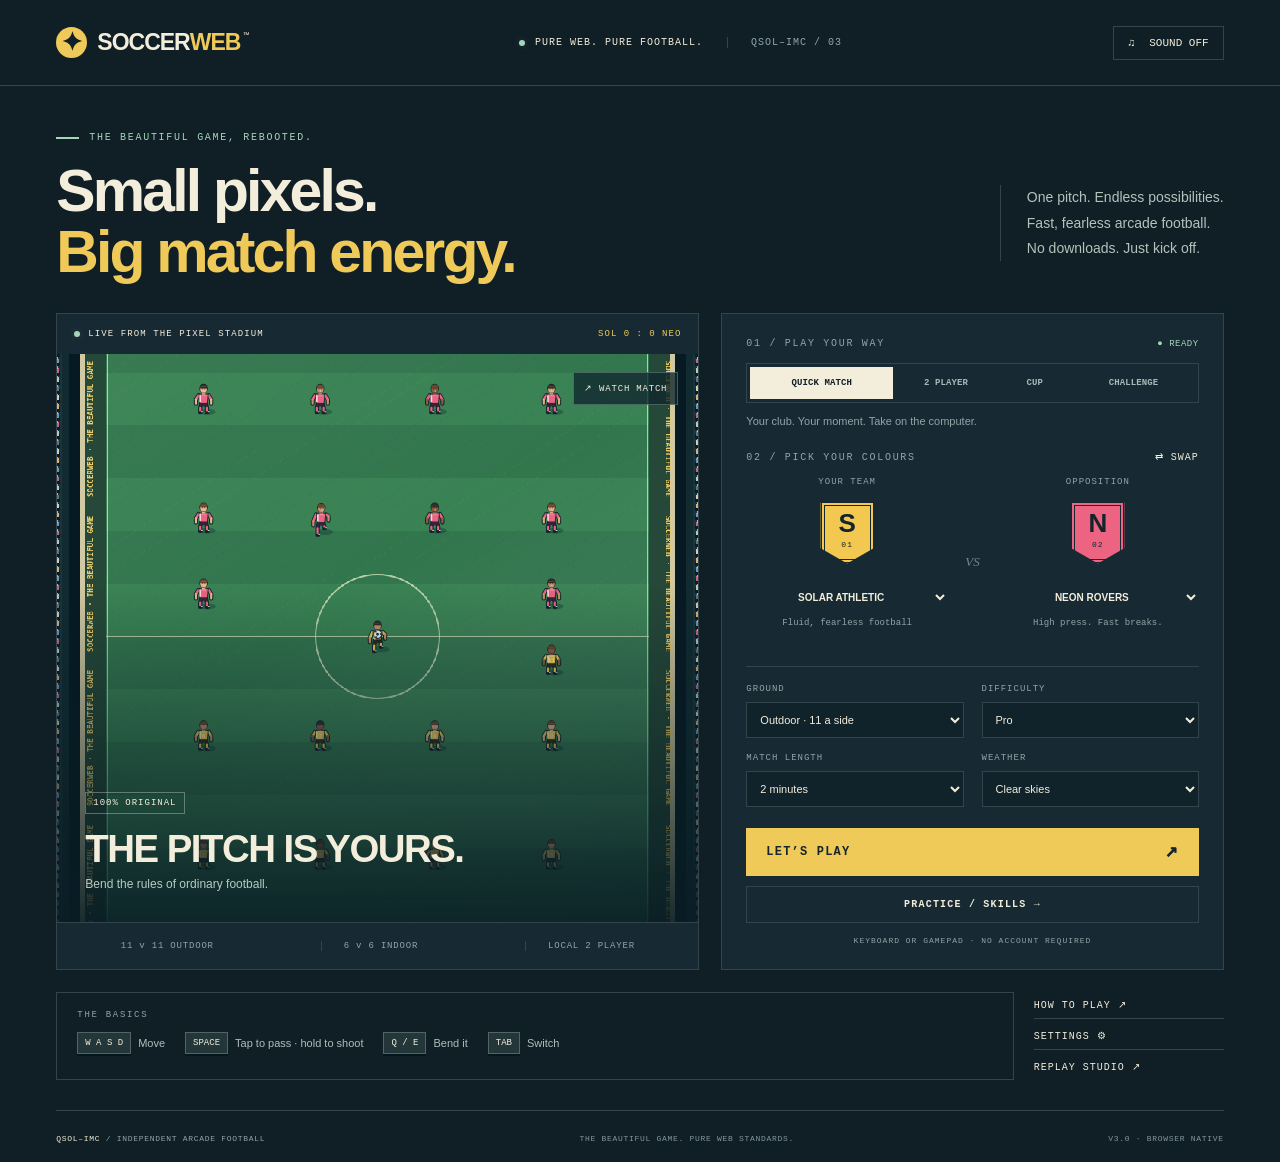
==== commit b0fc1093: "test: provide headless audio output and compare fixed replay hashes across browsers" ====
--- a/index.html
+++ b/index.html
@@ -43,7 +43,7 @@
 </section>
 <footer><span>QSOL–IMC <span class="muted">/ INDEPENDENT ARCADE FOOTBALL</span></span><span>THE BEAUTIFUL GAME. PURE WEB STANDARDS.</span><span id="offline-status">V3.0 · BROWSER NATIVE</span></footer>
 </main>
-<dialog id="practice-dialog"><div class="dialog-head"><p class="eyebrow">THE TRAINING GROUND</p><button class="close" aria-label="Close practice">×</button></div><h2>Build your next move.</h2><p>Learn on the pitch, at your pace. Your competition will wait.</p><label>Choose a skill<select id="practice-drill"><option value="0">First touch &amp; movement</option><option value="1">Three passes</option><option value="2">Charge &amp; release</option><option value="3">Bend a goal</option><option value="4">Win the ball</option><option value="5">Read the goalkeeper</option></select></label><button id="practice-start" class="primary">START PRACTISING →</button></dialog>
+<dialog id="practice-dialog"><div class="dialog-head"><p class="eyebrow">THE TRAINING GROUND</p><button class="close" aria-label="Close practice">×</button></div><h2>Build your next move.</h2><p>Learn on the pitch, at your pace. Your competition will wait. Automatic switching and Arcade curve assistance are enabled for these drills.</p><label>Choose a skill<select id="practice-drill"><option value="0">First touch &amp; movement</option><option value="1">Three passes</option><option value="2">Charge &amp; release</option><option value="3">Bend a goal</option><option value="4">Win the ball</option><option value="5">Read the goalkeeper</option></select></label><button id="practice-start" class="primary">START PRACTISING →</button></dialog>
 <dialog id="help-dialog"><div class="dialog-head"><p class="eyebrow">THE TOUCHLINE MANUAL</p><button class="close" aria-label="Close dialog">×</button></div><h2>Easy to play.<br>Room to get good.</h2><div id="help-controls"></div><div class="help-copy"><p><strong>Tap your kick button to pass. Hold it, then release for power.</strong> Aim with your running direction before releasing. Near an opponent with the ball? Press kick to slide tackle, then release before kicking again. A dedicated pass or chip consumes a held kick until release. Use the dedicated pass button for a first-time pass.</p><p><strong>Bend it.</strong> Hold a curve key at release, then steer with left/right or curve keys during flight. Use chip for a lofted kick. Meet an airborne ball for a volley; move away from the opposition goal as you kick for an overhead attempt.</p><p><strong>Play the space.</strong> Teammates make runs. Switch to the nearest player, defend the shooting lane, and let your goalkeeper work. Rain changes traction and ball speed. Indoor walls keep the action alive.</p><p><strong>Gamepad:</strong> left stick / D-pad moves, A kicks, X passes, B chips, Y switches, shoulders bend, Start pauses. Connect two controllers for two players. Keyboard and gamepads may be mixed.</p><p><strong>Match rules:</strong> two halves, automatic throw-ins, corners and goal kicks. No offside, fouls or cards. Cup and Challenge draws continue with golden goal. The clock stops for set pieces and goal replays.</p></div></dialog>
 <dialog id="options-dialog"><div class="dialog-head"><p class="eyebrow">MAKE IT YOUR GAME</p><button class="close" aria-label="Close dialog">×</button></div><h2>Settings</h2><div class="settings-grid"><label>Master volume<input id="master-volume" type="range" min="0" max="100" value="65"></label><label>Music<input id="music-volume" type="range" min="0" max="100" value="35"></label><label>Sound effects<input id="sfx-volume" type="range" min="0" max="100" value="70"></label><label>Aftertouch<select id="aftertouch"><option value="0">Off</option><option value="1">Subtle</option><option value="2" selected>Arcade</option><option value="3">Wild</option></select></label><label>Player selection<select id="selection"><option value="auto">Automatic + manual</option><option value="manual">Manual only</option></select></label><label>Visual style<select id="visual"><option value="clean">Clean pixels</option><option value="crt">CRT scanlines</option><option value="mint">Mint pitch palette</option><option value="pixel">Low-resolution pixels</option></select></label><label>Camera<select id="camera"><option value="follow">Follow the play</option><option value="wide">Wide tactical view</option><option value="close">Close action</option></select></label><label>Visual effects<select id="effects"><option value="balanced">Crowd, weather &amp; trails</option><option value="minimal">Minimal motion &amp; effects</option></select></label><label>Match seed<input id="seed" type="number" min="1" max="4294967295" value="1988"></label></div><h3>Keyboard mapping</h3><p class="muted">Select a key, then press its replacement. Escape cancels. P and Escape pause.</p><div id="key-mappings"></div><button id="reset-keys" class="secondary">RESET CONTROLS</button><p id="mapping-message" role="status"></p></dialog>
 <dialog id="replays-dialog"><div class="dialog-head"><p class="eyebrow">EVERY TICK TELLS A STORY</p><button class="close" aria-label="Close dialog">×</button></div><h2>Replay studio</h2><p>Export a match from the pause or results screen. Import its JSON here to verify every recorded checkpoint and watch it again.</p><label class="file-label">IMPORT REPLAY<input id="replay-file" type="file" accept=".json,application/json"></label><p id="replay-message" role="status"></p><button id="watch-replay" class="primary" hidden>WATCH VERIFIED REPLAY →</button><h3>Competition record</h3><div id="competition-record">No competition started yet.</div></dialog>
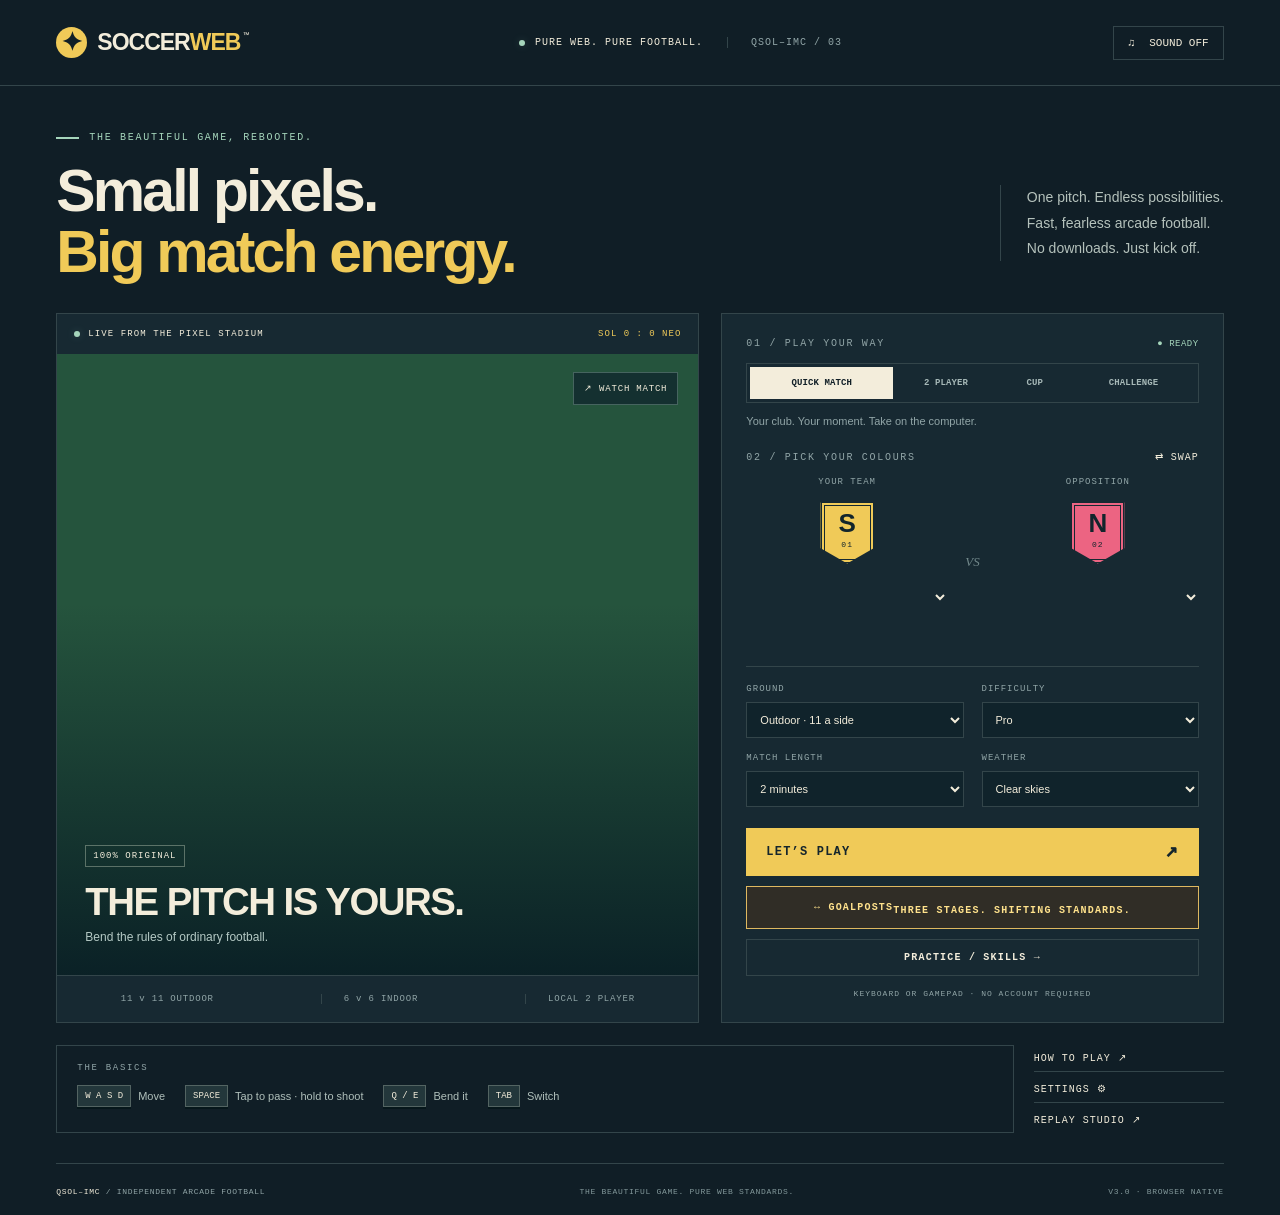
==== commit 5724868a: "feat: add isolated deterministic GOALPOSTS arcade challenge" ====
--- a/index.html
+++ b/index.html
@@ -24,7 +24,7 @@
       <div class="section-label"><span>02 / PICK YOUR COLOURS</span><button id="swap-teams" class="text-button" aria-label="Swap teams">⇄ SWAP</button></div>
       <div class="team-selectors"><div><label for="home-team">YOUR TEAM</label><div id="home-badge" class="team-badge">S<span>01</span></div><select id="home-team" aria-label="Your team"></select><p id="home-style"></p></div><span class="versus">VS</span><div><label for="away-team">OPPOSITION</label><div id="away-badge" class="team-badge away">N<span>02</span></div><select id="away-team" aria-label="Opponent team"></select><p id="away-style"></p></div></div>
       <div class="match-options"><label>GROUND<select id="ground"><option value="outdoor">Outdoor · 11 a side</option><option value="indoor">Indoor · 6 a side</option></select></label><label>DIFFICULTY<select id="difficulty"><option value="1">Club</option><option value="2" selected>Pro</option><option value="3">Elite</option></select></label><label>MATCH LENGTH<select id="duration"><option value="60">1 minute</option><option value="120" selected>2 minutes</option><option value="240">4 minutes</option><option value="360">6 minutes</option></select></label><label>WEATHER<select id="weather"><option value="clear">Clear skies</option><option value="rain">Rain · slick turf</option></select></label></div>
-      <button id="kickoff" class="primary">LET’S PLAY <span>↗</span></button><button id="practice-button" class="secondary">PRACTICE / SKILLS →</button><button id="continue" class="secondary" hidden>CONTINUE COMPETITION →</button>
+      <button id="kickoff" class="primary">LET’S PLAY <span>↗</span></button><button id="goalposts-button" class="secondary goalposts-button">↔ GOALPOSTS <small>THREE STAGES. SHIFTING STANDARDS.</small></button><button id="practice-button" class="secondary">PRACTICE / SKILLS →</button><button id="continue" class="secondary" hidden>CONTINUE COMPETITION →</button>
       <p class="setup-note">KEYBOARD OR GAMEPAD · NO ACCOUNT REQUIRED</p>
     </section>
   </div>
@@ -32,10 +32,12 @@
 </section>
 <section id="match" hidden aria-label="Football match">
   <div class="match-top"><button id="exit-match" class="text-button">← CLUBHOUSE</button><div class="match-heading"><span id="match-kind">OUTDOOR / QUICK MATCH</span><div class="scoreboard"><span id="score-home">SOL</span><strong id="score">0 <i>:</i> 0</strong><span id="score-away">NEO</span><div id="clock">00:00 · 1ST</div></div></div><button id="pause-button" class="text-button">Ⅱ PAUSE</button></div>
+  <div id="goalposts-panel" class="practice-panel goalposts-panel" hidden><strong id="goalposts-title"></strong><p id="goalposts-rule"></p><p id="goalposts-notice" role="status"></p><small id="goalposts-tip"></small></div>
   <div id="practice-panel" class="practice-panel" hidden><strong id="practice-title"></strong><p id="practice-copy" role="status"></p><small>Pause to retry or choose the next skill. Gamepad controls work here too.</small></div>
   <div class="match-stage"><canvas id="game" tabindex="0" aria-label="Football game. WASD to move, space to kick, Escape to pause."></canvas>
     <div id="match-banner" class="match-banner" aria-live="polite"></div><div id="replay-tag" class="replay-tag" hidden>◉ GOAL REPLAY · SLOW MOTION</div>
     <div id="pause-overlay" class="game-overlay" hidden><div class="overlay-panel"><p class="eyebrow">TAKE A BREATHER</p><h2>HALF A MOMENT.</h2><p>The pitch will wait for you.</p><button id="resume" class="primary">BACK TO THE GAME →</button><button id="practice-retry" class="secondary" hidden>RETRY DRILL</button><button id="practice-next" class="secondary" hidden>NEXT SKILL →</button><button id="pause-save" class="secondary">EXPORT REPLAY SO FAR</button><button id="pause-quit" class="text-button">RETURN TO CLUBHOUSE</button></div></div>
+    <div id="stage-overlay" class="game-overlay" hidden><div class="overlay-panel"><p class="eyebrow">NEW STANDARD UNLOCKED</p><h2 id="stage-title"></h2><p>A splendid goal. Unfortunately, the criteria have evolved.</p><button id="stage-next" class="primary">NEXT STAGE →</button><button id="stage-retry" class="secondary">RETRY WHOLE RUN</button><button id="stage-export" class="secondary">EXPORT REPLAY SO FAR</button><button id="stage-home" class="text-button">RETURN TO CLUBHOUSE</button></div></div>
     <div id="result-overlay" class="game-overlay" hidden><div class="overlay-panel"><p class="eyebrow" id="result-label">FULL TIME</p><h2 id="result-title">WHAT A MATCH.</h2><p id="result-score"></p><div id="result-stats" class="result-stats"></div><button id="result-next" class="primary">PLAY AGAIN →</button><button id="result-export" class="secondary">EXPORT THIS REPLAY</button><button id="result-home" class="text-button">RETURN TO CLUBHOUSE</button></div></div>
   </div>
   <div class="match-readout"><span id="possession-hint">LOOSE BALL</span><span id="charge-hint" aria-live="off"></span><span id="action-hint">FIND THE SPACE. PLAY THE PASS.</span></div>
@@ -43,6 +45,7 @@
 </section>
 <footer><span>QSOL–IMC <span class="muted">/ INDEPENDENT ARCADE FOOTBALL</span></span><span>THE BEAUTIFUL GAME. PURE WEB STANDARDS.</span><span id="offline-status">V3.0 · BROWSER NATIVE</span></footer>
 </main>
+<dialog id="goalposts-dialog" class="goalposts-dialog"><div class="dialog-head"><p class="eyebrow">AN OPTIONAL ARCADE DIVERSION</p><button class="close" aria-label="Close Goalposts">×</button></div><h2>GOALPOSTS <span>↔</span></h2><p>Where the rules keep changing, but the maths never lies.</p><p><strong>Outdoor · 5 v 5 · solo keyboard or gamepad.</strong> Three set-piece rounds against real defenders. Your goal stays fixed; the gold goal moves. Your competition save waits safely.</p><ol><li><strong>Moving the Goalposts:</strong> score once through a sliding 180-pixel mouth.</li><li><strong>Raising the Standard:</strong> score once as the opening resizes, never below 140 / 130 / 120 pixels at Club / Pro / Elite.</li><li><strong>The Rules Have Changed:</strong> sliding + resizing. Earn 2 points: any goal earns 1, a shot curved at release earns 2, even after a parry. A new possession or kick ends that bonus. No goals are taken away.</li></ol><p>A two-second warning precedes every shift. Motion and the timer stop during stoppages, pause and goal replays. Each stage allows 90 / 75 / 60 active seconds. Concede twice in a stage or run out of time and retry the run. After each goal, play restarts from the attacking setup.</p><label>Challenge difficulty<select id="goalposts-difficulty"><option value="1">Club · 90 seconds per stage</option><option value="2">Pro · 75 seconds per stage</option><option value="3">Elite · 60 seconds per stage</option></select></label><p id="goalposts-best"></p><details><summary>Optional dedication</summary><p>The Andrew Rusher Edition. A playful dedication, without implied endorsement. The absurd rules and commentary are fictional, not statements about any person.</p></details><button id="goalposts-start" class="primary">ACCEPT THE CURRENT STANDARD →</button></dialog>
 <dialog id="practice-dialog"><div class="dialog-head"><p class="eyebrow">THE TRAINING GROUND</p><button class="close" aria-label="Close practice">×</button></div><h2>Build your next move.</h2><p>Learn on the pitch, at your pace. Your competition will wait. Automatic switching and Arcade curve assistance are enabled for these drills.</p><label>Choose a skill<select id="practice-drill"><option value="0">First touch &amp; movement</option><option value="1">Three passes</option><option value="2">Charge &amp; release</option><option value="3">Bend a goal</option><option value="4">Win the ball</option><option value="5">Read the goalkeeper</option></select></label><button id="practice-start" class="primary">START PRACTISING →</button></dialog>
 <dialog id="help-dialog"><div class="dialog-head"><p class="eyebrow">THE TOUCHLINE MANUAL</p><button class="close" aria-label="Close dialog">×</button></div><h2>Easy to play.<br>Room to get good.</h2><div id="help-controls"></div><div class="help-copy"><p><strong>Tap your kick button to pass. Hold it, then release for power.</strong> Aim with your running direction before releasing. Near an opponent with the ball? Press kick to slide tackle, then release before kicking again. A dedicated pass or chip consumes a held kick until release. Use the dedicated pass button for a first-time pass.</p><p><strong>Bend it.</strong> Hold a curve key at release, then steer with left/right or curve keys during flight. Use chip for a lofted kick. Meet an airborne ball for a volley; move away from the opposition goal as you kick for an overhead attempt.</p><p><strong>Play the space.</strong> Teammates make runs. Switch to the nearest player, defend the shooting lane, and let your goalkeeper work. Rain changes traction and ball speed. Indoor walls keep the action alive.</p><p><strong>Gamepad:</strong> left stick / D-pad moves, A kicks, X passes, B chips, Y switches, shoulders bend, Start pauses. Connect two controllers for two players. Keyboard and gamepads may be mixed.</p><p><strong>Match rules:</strong> two halves, automatic throw-ins, corners and goal kicks. No offside, fouls or cards. Cup and Challenge draws continue with golden goal. The clock stops for set pieces and goal replays.</p></div></dialog>
 <dialog id="options-dialog"><div class="dialog-head"><p class="eyebrow">MAKE IT YOUR GAME</p><button class="close" aria-label="Close dialog">×</button></div><h2>Settings</h2><div class="settings-grid"><label>Master volume<input id="master-volume" type="range" min="0" max="100" value="65"></label><label>Music<input id="music-volume" type="range" min="0" max="100" value="35"></label><label>Sound effects<input id="sfx-volume" type="range" min="0" max="100" value="70"></label><label>Aftertouch<select id="aftertouch"><option value="0">Off</option><option value="1">Subtle</option><option value="2" selected>Arcade</option><option value="3">Wild</option></select></label><label>Player selection<select id="selection"><option value="auto">Automatic + manual</option><option value="manual">Manual only</option></select></label><label>Visual style<select id="visual"><option value="clean">Clean pixels</option><option value="crt">CRT scanlines</option><option value="mint">Mint pitch palette</option><option value="pixel">Low-resolution pixels</option></select></label><label>Camera<select id="camera"><option value="follow">Follow the play</option><option value="wide">Wide tactical view</option><option value="close">Close action</option></select></label><label>Visual effects<select id="effects"><option value="balanced">Crowd, weather &amp; trails</option><option value="minimal">Minimal motion &amp; effects</option></select></label><label>Match seed<input id="seed" type="number" min="1" max="4294967295" value="1988"></label></div><h3>Keyboard mapping</h3><p class="muted">Select a key, then press its replacement. Escape cancels. P and Escape pause.</p><div id="key-mappings"></div><button id="reset-keys" class="secondary">RESET CONTROLS</button><p id="mapping-message" role="status"></p></dialog>
--- a/style.css
+++ b/style.css
@@ -5,3 +5,5 @@
 @media(max-width:720px){.match-top{gap:8px;min-height:104px}.match-heading .scoreboard{grid-template-columns:45px 80px 45px}.match-heading .scoreboard>span{font-size:10px;padding:9px 3px}.match-heading .scoreboard strong{font-size:23px}.match-heading>#match-kind{max-width:170px;font-size:7px;line-height:1.5;text-align:center}.match-readout{margin:0 -20px;font-size:8px;padding:11px 12px}.match-top>.text-button{font-size:7px;letter-spacing:0}.match-banner{padding:14px;font-size:30px}.match-stage{height:68vh}}
 
 .practice-panel{padding:16px 20px;border:1px solid var(--border);background:var(--panel);margin-bottom:12px;line-height:1.5}.practice-panel strong{color:var(--yellow)}.practice-panel p{margin:6px 0}.practice-panel small{color:var(--muted)}#charge-hint{color:var(--cream)}#practice-drill{width:100%;margin:10px 0 22px}.match-readout{gap:12px;flex-wrap:wrap}
+
+.goalposts-button{border-color:#deb860;background:#302d26;color:#ffe28c}.goalposts-button small{display:block;margin-top:6px;font-size:10px;letter-spacing:.12em}.goalposts-panel{border-color:#bb9953;background:#2b2a24}.goalposts-panel strong,.goalposts-dialog h2 span{color:#ffe28c}#goalposts-notice{font-family:monospace;color:#ffe28c;margin:8px 0}.goalposts-dialog li{margin:12px 0}.goalposts-dialog details{margin:18px 0;color:#bdd1cd}.goalposts-dialog summary{cursor:pointer}#stage-overlay .overlay-panel h2{font-size:clamp(24px,4vw,40px)}
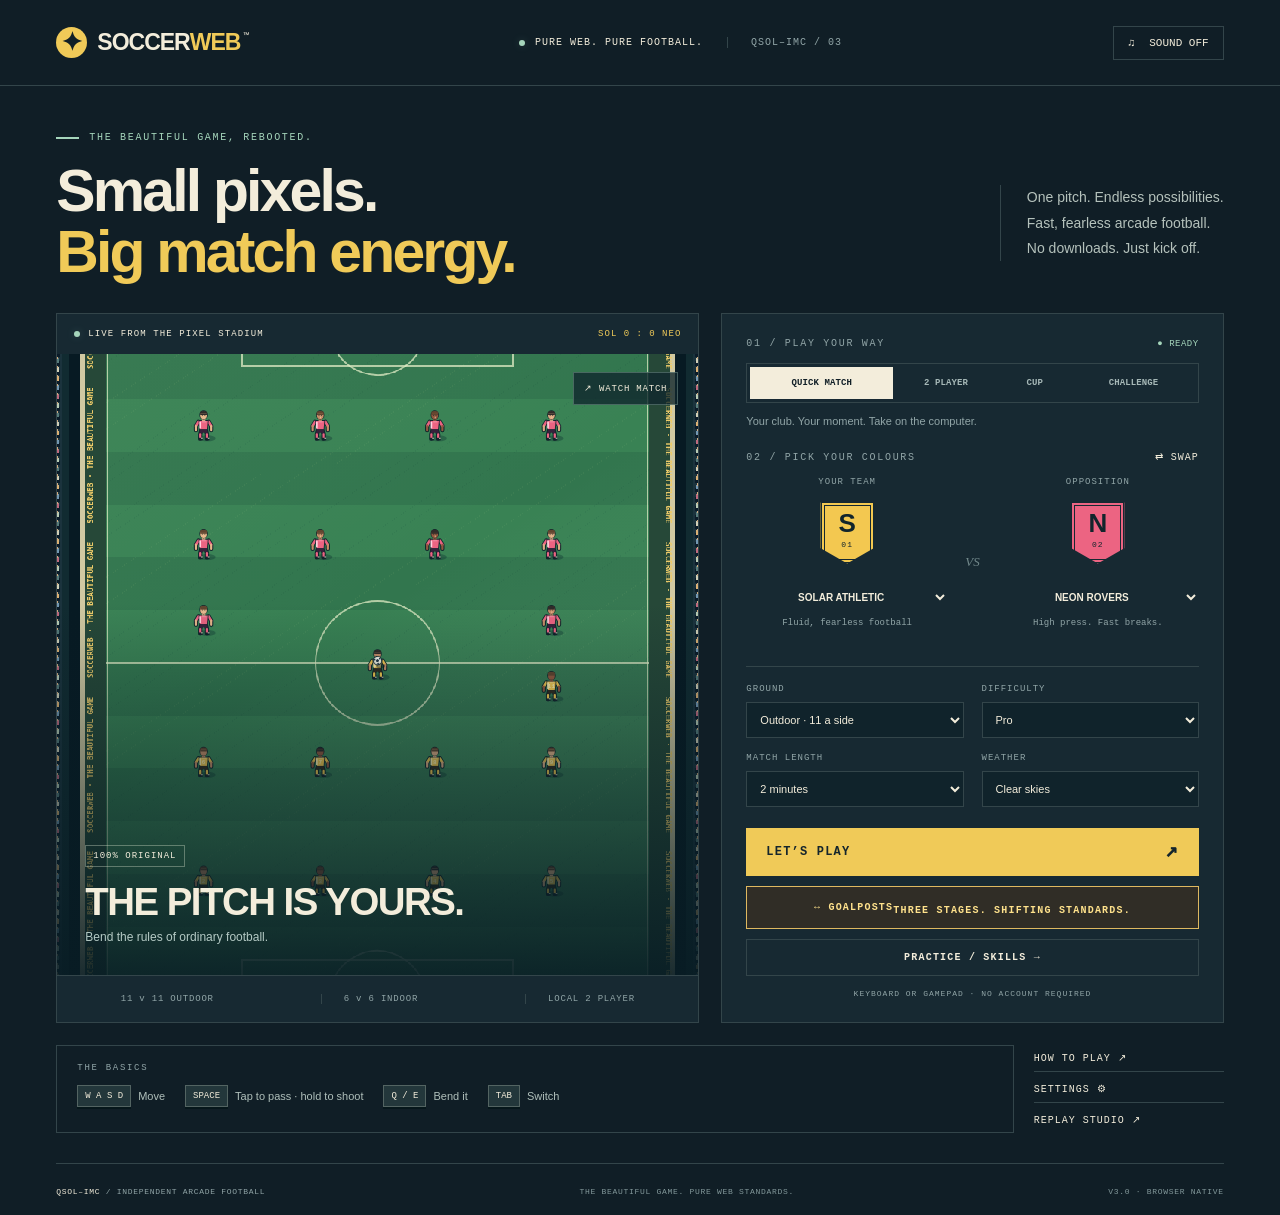
==== commit 01a488e8: "feat: add USB SNES profiles, live controller calibration and menu navigation" ====
--- a/index.html
+++ b/index.html
@@ -48,7 +48,8 @@
 <dialog id="goalposts-dialog" class="goalposts-dialog"><div class="dialog-head"><p class="eyebrow">AN OPTIONAL ARCADE DIVERSION</p><button class="close" aria-label="Close Goalposts">×</button></div><h2>GOALPOSTS <span>↔</span></h2><p>Where the rules keep changing, but the maths never lies.</p><p><strong>Outdoor · 5 v 5 · solo keyboard or gamepad.</strong> Three set-piece rounds against real defenders. Your goal stays fixed; the gold goal moves. Your competition save waits safely.</p><ol><li><strong>Moving the Goalposts:</strong> score once through a sliding 180-pixel mouth.</li><li><strong>Raising the Standard:</strong> score once as the opening resizes, never below 140 / 130 / 120 pixels at Club / Pro / Elite.</li><li><strong>The Rules Have Changed:</strong> sliding + resizing. Earn 2 points: any goal earns 1, a shot curved at release earns 2, even after a parry. A new possession or kick ends that bonus. No goals are taken away.</li></ol><p>A two-second warning precedes every shift. Motion and the timer stop during stoppages, pause and goal replays. Each stage allows 90 / 75 / 60 active seconds. Concede twice in a stage or run out of time and retry the run. After each goal, play restarts from the attacking setup.</p><label>Challenge difficulty<select id="goalposts-difficulty"><option value="1">Club · 90 seconds per stage</option><option value="2">Pro · 75 seconds per stage</option><option value="3">Elite · 60 seconds per stage</option></select></label><p id="goalposts-best"></p><details><summary>Optional dedication</summary><p>The Andrew Rusher Edition. A playful dedication, without implied endorsement. The absurd rules and commentary are fictional, not statements about any person.</p></details><button id="goalposts-start" class="primary">ACCEPT THE CURRENT STANDARD →</button></dialog>
 <dialog id="practice-dialog"><div class="dialog-head"><p class="eyebrow">THE TRAINING GROUND</p><button class="close" aria-label="Close practice">×</button></div><h2>Build your next move.</h2><p>Learn on the pitch, at your pace. Your competition will wait. Automatic switching and Arcade curve assistance are enabled for these drills.</p><label>Choose a skill<select id="practice-drill"><option value="0">First touch &amp; movement</option><option value="1">Three passes</option><option value="2">Charge &amp; release</option><option value="3">Bend a goal</option><option value="4">Win the ball</option><option value="5">Read the goalkeeper</option></select></label><button id="practice-start" class="primary">START PRACTISING →</button></dialog>
 <dialog id="help-dialog"><div class="dialog-head"><p class="eyebrow">THE TOUCHLINE MANUAL</p><button class="close" aria-label="Close dialog">×</button></div><h2>Easy to play.<br>Room to get good.</h2><div id="help-controls"></div><div class="help-copy"><p><strong>Tap your kick button to pass. Hold it, then release for power.</strong> Aim with your running direction before releasing. Near an opponent with the ball? Press kick to slide tackle, then release before kicking again. A dedicated pass or chip consumes a held kick until release. Use the dedicated pass button for a first-time pass.</p><p><strong>Bend it.</strong> Hold a curve key at release, then steer with left/right or curve keys during flight. Use chip for a lofted kick. Meet an airborne ball for a volley; move away from the opposition goal as you kick for an overhead attempt.</p><p><strong>Play the space.</strong> Teammates make runs. Switch to the nearest player, defend the shooting lane, and let your goalkeeper work. Rain changes traction and ball speed. Indoor walls keep the action alive.</p><p><strong>Gamepad:</strong> left stick / D-pad moves, A kicks, X passes, B chips, Y switches, shoulders bend, Start pauses. Connect two controllers for two players. Keyboard and gamepads may be mixed.</p><p><strong>Match rules:</strong> two halves, automatic throw-ins, corners and goal kicks. No offside, fouls or cards. Cup and Challenge draws continue with golden goal. The clock stops for set pieces and goal replays.</p></div></dialog>
-<dialog id="options-dialog"><div class="dialog-head"><p class="eyebrow">MAKE IT YOUR GAME</p><button class="close" aria-label="Close dialog">×</button></div><h2>Settings</h2><div class="settings-grid"><label>Master volume<input id="master-volume" type="range" min="0" max="100" value="65"></label><label>Music<input id="music-volume" type="range" min="0" max="100" value="35"></label><label>Sound effects<input id="sfx-volume" type="range" min="0" max="100" value="70"></label><label>Aftertouch<select id="aftertouch"><option value="0">Off</option><option value="1">Subtle</option><option value="2" selected>Arcade</option><option value="3">Wild</option></select></label><label>Player selection<select id="selection"><option value="auto">Automatic + manual</option><option value="manual">Manual only</option></select></label><label>Visual style<select id="visual"><option value="clean">Clean pixels</option><option value="crt">CRT scanlines</option><option value="mint">Mint pitch palette</option><option value="pixel">Low-resolution pixels</option></select></label><label>Camera<select id="camera"><option value="follow">Follow the play</option><option value="wide">Wide tactical view</option><option value="close">Close action</option></select></label><label>Visual effects<select id="effects"><option value="balanced">Crowd, weather &amp; trails</option><option value="minimal">Minimal motion &amp; effects</option></select></label><label>Match seed<input id="seed" type="number" min="1" max="4294967295" value="1988"></label></div><h3>Keyboard mapping</h3><p class="muted">Select a key, then press its replacement. Escape cancels. P and Escape pause.</p><div id="key-mappings"></div><button id="reset-keys" class="secondary">RESET CONTROLS</button><p id="mapping-message" role="status"></p></dialog>
+<dialog id="options-dialog"><div class="dialog-head"><p class="eyebrow">MAKE IT YOUR GAME</p><button class="close" aria-label="Close dialog">×</button></div><h2>Settings</h2><div class="settings-grid"><label>Master volume<input id="master-volume" type="range" min="0" max="100" value="65"></label><label>Music<input id="music-volume" type="range" min="0" max="100" value="35"></label><label>Sound effects<input id="sfx-volume" type="range" min="0" max="100" value="70"></label><label>Aftertouch<select id="aftertouch"><option value="0">Off</option><option value="1">Subtle</option><option value="2" selected>Arcade</option><option value="3">Wild</option></select></label><label>Player selection<select id="selection"><option value="auto">Automatic + manual</option><option value="manual">Manual only</option></select></label><label>Visual style<select id="visual"><option value="clean">Clean pixels</option><option value="crt">CRT scanlines</option><option value="mint">Mint pitch palette</option><option value="pixel">Low-resolution pixels</option></select></label><label>Camera<select id="camera"><option value="follow">Follow the play</option><option value="wide">Wide tactical view</option><option value="close">Close action</option></select></label><label>Visual effects<select id="effects"><option value="balanced">Crowd, weather &amp; trails</option><option value="minimal">Minimal motion &amp; effects</option></select></label><label>Match seed<input id="seed" type="number" min="1" max="4294967295" value="1988"></label></div><h3>Controllers</h3><button id="controller-button" class="secondary">CONTROLLER TEST &amp; CALIBRATION →</button><p>USB SNES, standard gamepads, live inputs and local per-player profiles.</p><h3>Keyboard mapping</h3><p class="muted">Select a key, then press its replacement. Escape cancels. P and Escape pause.</p><div id="key-mappings"></div><button id="reset-keys" class="secondary">RESET CONTROLS</button><p id="mapping-message" role="status"></p></dialog>
+<dialog id="controller-dialog"><div class="dialog-head"><p class="eyebrow">PLUG IN. PRESS. PLAY.</p><button class="close" aria-label="Close controller calibration">×</button></div><h2>Controller Test<br>&amp; Calibration</h2><p>Chrome: plug in your pad, then press a button. Choose <strong>SNES USB (common)</strong> for a generic adapter. B kicks, Y passes, A chips, X/Select switches, L/R bends, Start pauses. Adapters vary: select an action below, release all buttons, then press the physical button you want.</p><p>While this test screen is open, controller buttons only test inputs; use mouse or keyboard to assign and close it.</p><p>D-pad up/down moves menu focus; left/right changes a selected option. Kick confirms, chip goes back. In matches, the D-pad moves your player. Two pads use separate profiles in connection order; disconnect pauses play.</p><div class="settings-grid"><label>Player<select id="pad-player"><option value="0">Player 1 / first connected pad</option><option value="1">Player 2 / second connected pad</option></select></label><label>Layout<select id="pad-preset"><option value="standard">Standard Gamepad API</option><option value="snes">SNES USB (common)</option><option value="custom">Custom assignment</option></select></label><label>D-pad input<select id="pad-movement"><option value="axes">Axes + direction buttons</option><option value="buttons">Direction buttons only</option></select></label><label>Horizontal axis<select id="pad-axis-x"><option value="0">0</option><option value="1">1</option><option value="2">2</option><option value="3">3</option><option value="4">4</option><option value="5">5</option><option value="6">6</option><option value="7">7</option><option value="8">8</option><option value="9">9</option><option value="10">10</option><option value="11">11</option><option value="12">12</option><option value="13">13</option><option value="14">14</option><option value="15">15</option></select></label><label>Vertical axis<select id="pad-axis-y"><option value="0">0</option><option value="1">1</option><option value="2">2</option><option value="3">3</option><option value="4">4</option><option value="5">5</option><option value="6">6</option><option value="7">7</option><option value="8">8</option><option value="9">9</option><option value="10">10</option><option value="11">11</option><option value="12">12</option><option value="13">13</option><option value="14">14</option><option value="15">15</option></select></label></div><div id="pad-direction" class="pad-direction" aria-label="Current D-pad direction">D-PAD · CENTRED</div><p id="pad-actions"></p><p id="pad-status" class="pad-status"></p><div id="pad-bindings"></div><button id="pad-cancel" class="secondary" hidden>CANCEL BUTTON ASSIGNMENT</button><p id="pad-message" role="status"></p></dialog>
 <dialog id="replays-dialog"><div class="dialog-head"><p class="eyebrow">EVERY TICK TELLS A STORY</p><button class="close" aria-label="Close dialog">×</button></div><h2>Replay studio</h2><p>Export a match from the pause or results screen. Import its JSON here to verify every recorded checkpoint and watch it again.</p><label class="file-label">IMPORT REPLAY<input id="replay-file" type="file" accept=".json,application/json"></label><p id="replay-message" role="status"></p><button id="watch-replay" class="primary" hidden>WATCH VERIFIED REPLAY →</button><h3>Competition record</h3><div id="competition-record">No competition started yet.</div></dialog>
 <div id="toast" role="status" hidden></div>
 <noscript><p class="noscript">SOCCERWEB needs JavaScript enabled to run the football simulation.</p></noscript>
--- a/style.css
+++ b/style.css
@@ -7,3 +7,7 @@
 .practice-panel{padding:16px 20px;border:1px solid var(--border);background:var(--panel);margin-bottom:12px;line-height:1.5}.practice-panel strong{color:var(--yellow)}.practice-panel p{margin:6px 0}.practice-panel small{color:var(--muted)}#charge-hint{color:var(--cream)}#practice-drill{width:100%;margin:10px 0 22px}.match-readout{gap:12px;flex-wrap:wrap}
 
 .goalposts-button{border-color:#deb860;background:#302d26;color:#ffe28c}.goalposts-button small{display:block;margin-top:6px;font-size:10px;letter-spacing:.12em}.goalposts-panel{border-color:#bb9953;background:#2b2a24}.goalposts-panel strong,.goalposts-dialog h2 span{color:#ffe28c}#goalposts-notice{font-family:monospace;color:#ffe28c;margin:8px 0}.goalposts-dialog li{margin:12px 0}.goalposts-dialog details{margin:18px 0;color:#bdd1cd}.goalposts-dialog summary{cursor:pointer}#stage-overlay .overlay-panel h2{font-size:clamp(24px,4vw,40px)}
+
+.pad-status{overflow-wrap:anywhere;font:12px monospace;color:var(--muted)}
+
+.pad-direction{border:1px solid #a1ccbd;padding:18px;text-align:center;font:bold 22px monospace;color:#ffe28c}#pad-actions{min-height:3em;font:12px monospace;color:#bdd5cc}
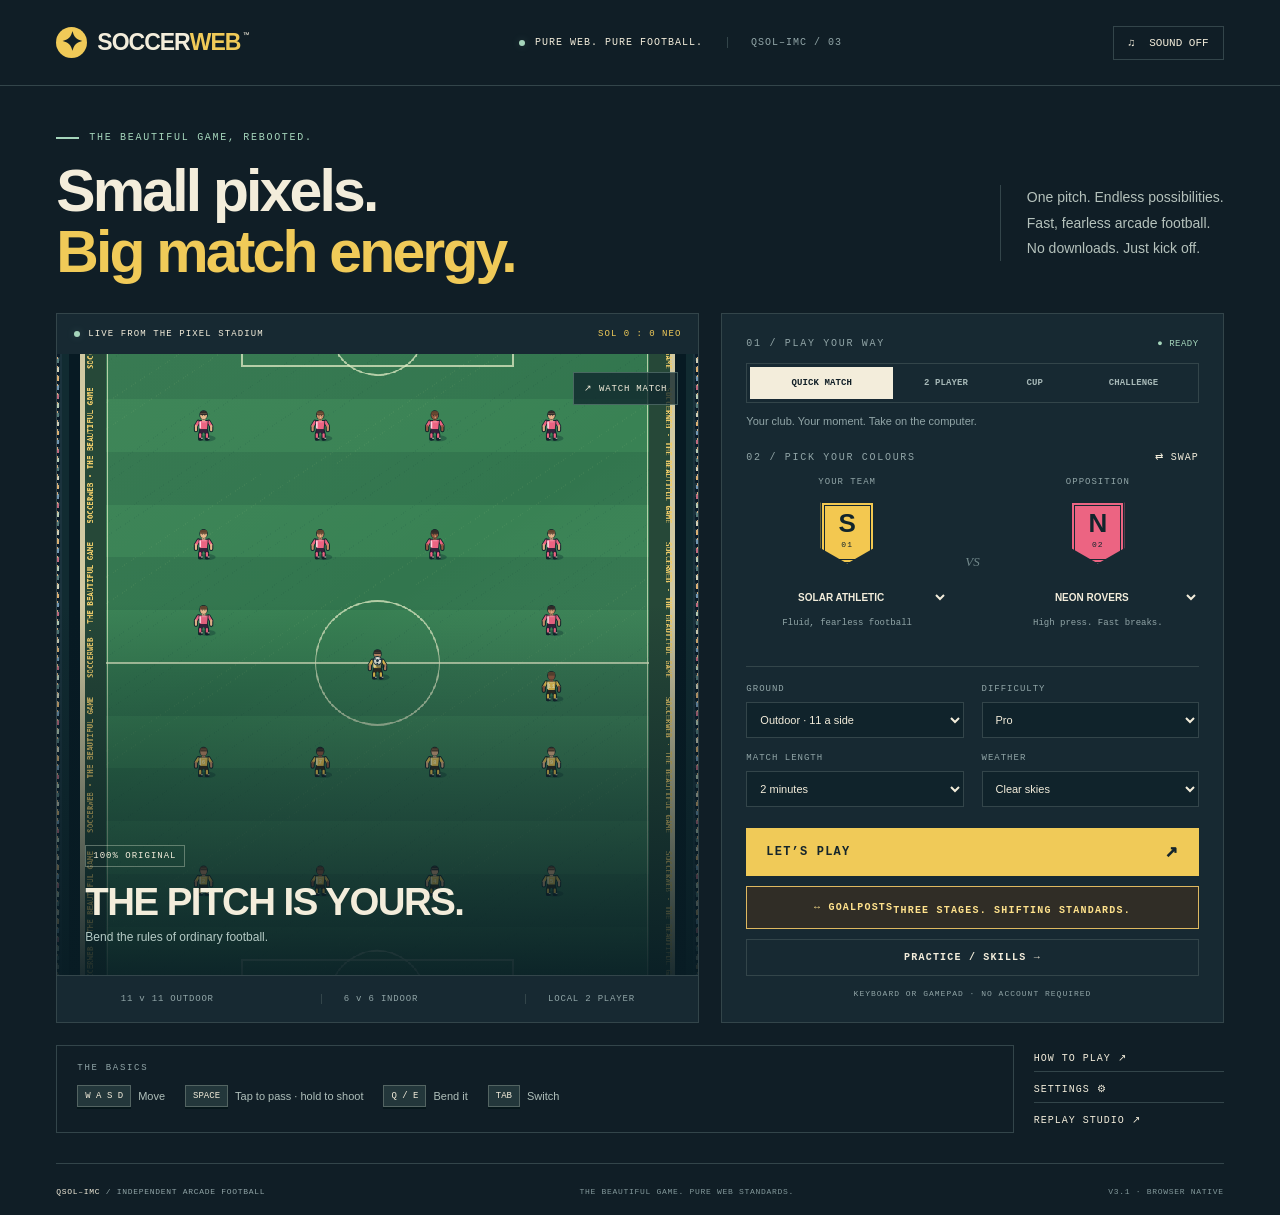
==== commit d89bbd65: "test: document mode and controller evidence, pin fixtures and refine goal visibility" ====
--- a/index.html
+++ b/index.html
@@ -43,7 +43,7 @@
   <div class="match-readout"><span id="possession-hint">LOOSE BALL</span><span id="charge-hint" aria-live="off"></span><span id="action-hint">FIND THE SPACE. PLAY THE PASS.</span></div>
   <div class="match-bottom"><span id="match-tip">SPACE: tap pass / hold shot · F: pass · R: chip · Q/E: curve · TAB: switch</span><span id="record-status"><span class="live-dot"></span> RECORDING</span></div>
 </section>
-<footer><span>QSOL–IMC <span class="muted">/ INDEPENDENT ARCADE FOOTBALL</span></span><span>THE BEAUTIFUL GAME. PURE WEB STANDARDS.</span><span id="offline-status">V3.0 · BROWSER NATIVE</span></footer>
+<footer><span>QSOL–IMC <span class="muted">/ INDEPENDENT ARCADE FOOTBALL</span></span><span>THE BEAUTIFUL GAME. PURE WEB STANDARDS.</span><span id="offline-status">V3.1 · BROWSER NATIVE</span></footer>
 </main>
 <dialog id="goalposts-dialog" class="goalposts-dialog"><div class="dialog-head"><p class="eyebrow">AN OPTIONAL ARCADE DIVERSION</p><button class="close" aria-label="Close Goalposts">×</button></div><h2>GOALPOSTS <span>↔</span></h2><p>Where the rules keep changing, but the maths never lies.</p><p><strong>Outdoor · 5 v 5 · solo keyboard or gamepad.</strong> Three set-piece rounds against real defenders. Your goal stays fixed; the gold goal moves. Your competition save waits safely.</p><ol><li><strong>Moving the Goalposts:</strong> score once through a sliding 180-pixel mouth.</li><li><strong>Raising the Standard:</strong> score once as the opening resizes, never below 140 / 130 / 120 pixels at Club / Pro / Elite.</li><li><strong>The Rules Have Changed:</strong> sliding + resizing. Earn 2 points: any goal earns 1, a shot curved at release earns 2, even after a parry. A new possession or kick ends that bonus. No goals are taken away.</li></ol><p>A two-second warning precedes every shift. Motion and the timer stop during stoppages, pause and goal replays. Each stage allows 90 / 75 / 60 active seconds. Concede twice in a stage or run out of time and retry the run. After each goal, play restarts from the attacking setup.</p><label>Challenge difficulty<select id="goalposts-difficulty"><option value="1">Club · 90 seconds per stage</option><option value="2">Pro · 75 seconds per stage</option><option value="3">Elite · 60 seconds per stage</option></select></label><p id="goalposts-best"></p><details><summary>Optional dedication</summary><p>The Andrew Rusher Edition. A playful dedication, without implied endorsement. The absurd rules and commentary are fictional, not statements about any person.</p></details><button id="goalposts-start" class="primary">ACCEPT THE CURRENT STANDARD →</button></dialog>
 <dialog id="practice-dialog"><div class="dialog-head"><p class="eyebrow">THE TRAINING GROUND</p><button class="close" aria-label="Close practice">×</button></div><h2>Build your next move.</h2><p>Learn on the pitch, at your pace. Your competition will wait. Automatic switching and Arcade curve assistance are enabled for these drills.</p><label>Choose a skill<select id="practice-drill"><option value="0">First touch &amp; movement</option><option value="1">Three passes</option><option value="2">Charge &amp; release</option><option value="3">Bend a goal</option><option value="4">Win the ball</option><option value="5">Read the goalkeeper</option></select></label><button id="practice-start" class="primary">START PRACTISING →</button></dialog>
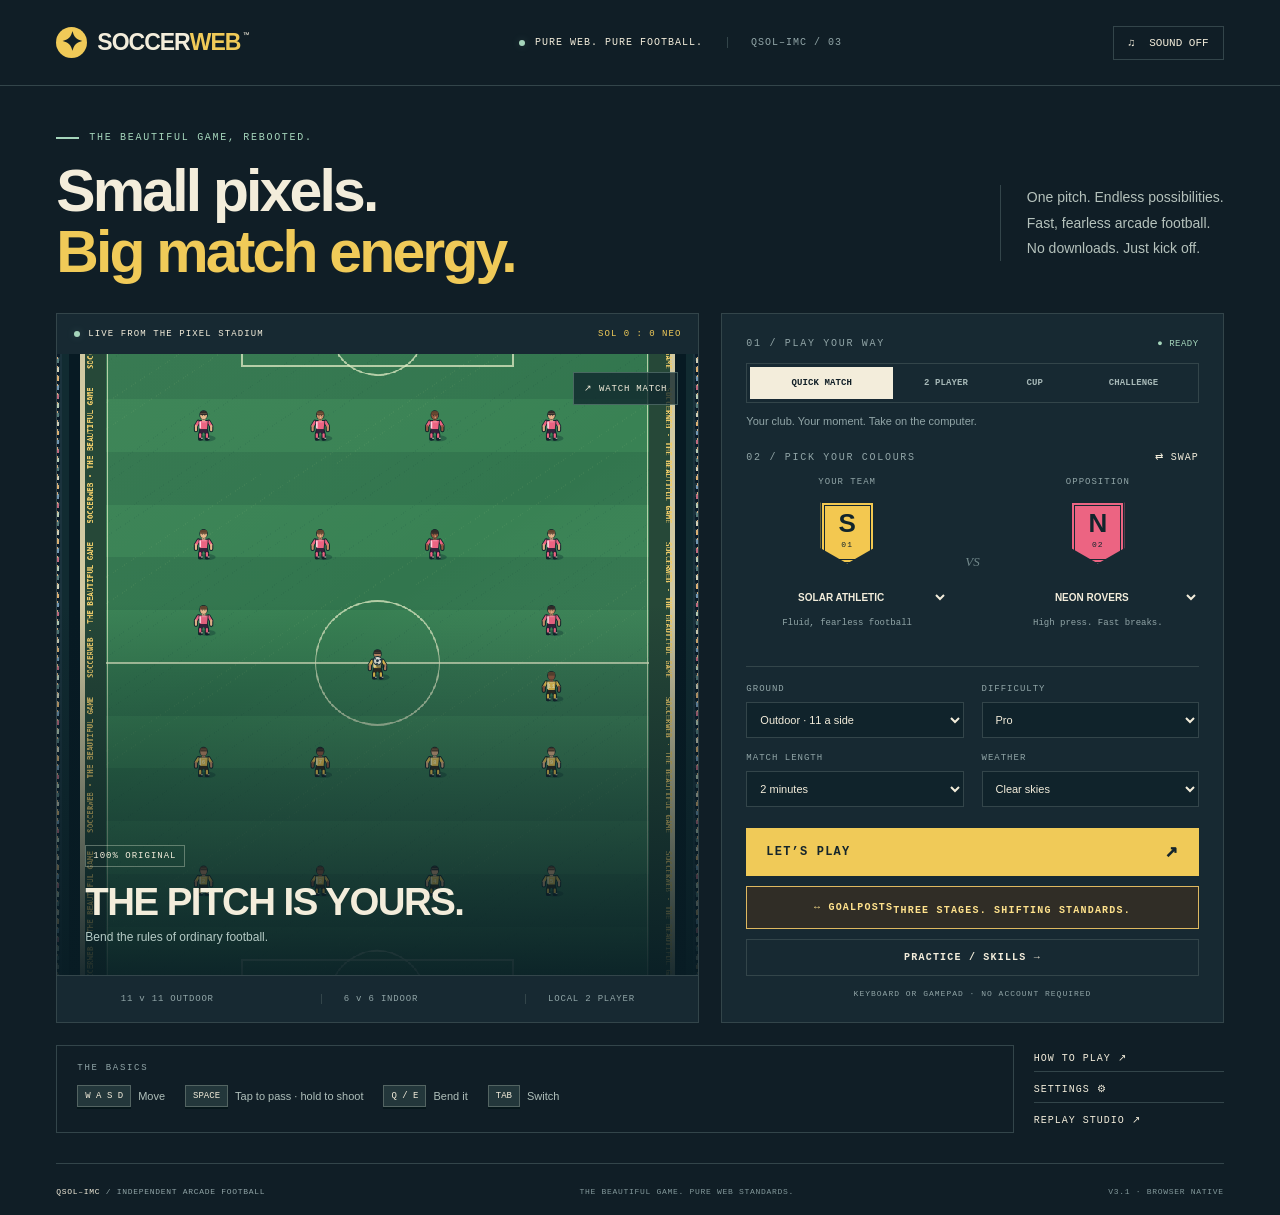
==== commit dee6a6bd: "Polish GOALPOSTS with deterministic committee presentation" ====
--- a/index.html
+++ b/index.html
@@ -32,20 +32,25 @@
 </section>
 <section id="match" hidden aria-label="Football match">
   <div class="match-top"><button id="exit-match" class="text-button">← CLUBHOUSE</button><div class="match-heading"><span id="match-kind">OUTDOOR / QUICK MATCH</span><div class="scoreboard"><span id="score-home">SOL</span><strong id="score">0 <i>:</i> 0</strong><span id="score-away">NEO</span><div id="clock">00:00 · 1ST</div></div></div><button id="pause-button" class="text-button">Ⅱ PAUSE</button></div>
-  <div id="goalposts-panel" class="practice-panel goalposts-panel" hidden><strong id="goalposts-title"></strong><p id="goalposts-rule"></p><p id="goalposts-notice" role="status"></p><small id="goalposts-tip"></small></div>
+  <section id="goalposts-panel" class="practice-panel goalposts-panel" aria-label="Current standard and committee notices" hidden>
+    <div class="standard-heading"><span id="goalposts-revision" class="standard-reference"></span><span id="goalposts-stamp" class="approval-stamp"></span></div>
+    <div class="standard-brief"><strong id="goalposts-title"></strong><p id="goalposts-rule"></p><p id="goalposts-notice"></p></div>
+    <div id="goalposts-announcement" class="committee-notice" role="status" aria-live="polite" aria-atomic="true"><strong id="goalposts-announcement-title"></strong><span id="goalposts-announcement-detail"></span></div>
+    <small id="goalposts-tip"></small>
+  </section>
   <div id="practice-panel" class="practice-panel" hidden><strong id="practice-title"></strong><p id="practice-copy" role="status"></p><small>Pause to retry or choose the next skill. Gamepad controls work here too.</small></div>
   <div class="match-stage"><canvas id="game" tabindex="0" aria-label="Football game. WASD to move, space to kick, Escape to pause."></canvas>
     <div id="match-banner" class="match-banner" aria-live="polite"></div><div id="replay-tag" class="replay-tag" hidden>◉ GOAL REPLAY · SLOW MOTION</div>
     <div id="pause-overlay" class="game-overlay" hidden><div class="overlay-panel"><p class="eyebrow">TAKE A BREATHER</p><h2>HALF A MOMENT.</h2><p>The pitch will wait for you.</p><button id="resume" class="primary">BACK TO THE GAME →</button><button id="practice-retry" class="secondary" hidden>RETRY DRILL</button><button id="practice-next" class="secondary" hidden>NEXT SKILL →</button><button id="pause-save" class="secondary">EXPORT REPLAY SO FAR</button><button id="pause-quit" class="text-button">RETURN TO CLUBHOUSE</button></div></div>
-    <div id="stage-overlay" class="game-overlay" hidden><div class="overlay-panel"><p class="eyebrow">NEW STANDARD UNLOCKED</p><h2 id="stage-title"></h2><p>A splendid goal. Unfortunately, the criteria have evolved.</p><button id="stage-next" class="primary">NEXT STAGE →</button><button id="stage-retry" class="secondary">RETRY WHOLE RUN</button><button id="stage-export" class="secondary">EXPORT REPLAY SO FAR</button><button id="stage-home" class="text-button">RETURN TO CLUBHOUSE</button></div></div>
-    <div id="result-overlay" class="game-overlay" hidden><div class="overlay-panel"><p class="eyebrow" id="result-label">FULL TIME</p><h2 id="result-title">WHAT A MATCH.</h2><p id="result-score"></p><div id="result-stats" class="result-stats"></div><button id="result-next" class="primary">PLAY AGAIN →</button><button id="result-export" class="secondary">EXPORT THIS REPLAY</button><button id="result-home" class="text-button">RETURN TO CLUBHOUSE</button></div></div>
+    <div id="stage-overlay" class="game-overlay" hidden><div class="overlay-panel"><p class="eyebrow">COMMITTEE DECISION / APPROVED</p><h2 id="stage-title"></h2><p id="stage-copy"></p><p id="stage-rule" class="standard-next-rule"></p><p class="standard-footnote">Your recorded goals remain valid.</p><button id="stage-next" class="primary">NEXT STAGE →</button><button id="stage-retry" class="secondary">RETRY WHOLE RUN</button><button id="stage-export" class="secondary">EXPORT REPLAY SO FAR</button><button id="stage-home" class="text-button">RETURN TO CLUBHOUSE</button></div></div>
+    <div id="result-overlay" class="game-overlay" hidden><div class="overlay-panel"><p class="eyebrow" id="result-label">FULL TIME</p><h2 id="result-title">WHAT A MATCH.</h2><p id="result-review" class="standard-review" hidden></p><p id="result-score"></p><ol id="result-standards" class="standard-ledger" hidden></ol><div id="result-stats" class="result-stats"></div><button id="result-next" class="primary">PLAY AGAIN →</button><button id="result-export" class="secondary">EXPORT THIS REPLAY</button><button id="result-home" class="text-button">RETURN TO CLUBHOUSE</button></div></div>
   </div>
   <div class="match-readout"><span id="possession-hint">LOOSE BALL</span><span id="charge-hint" aria-live="off"></span><span id="action-hint">FIND THE SPACE. PLAY THE PASS.</span></div>
   <div class="match-bottom"><span id="match-tip">SPACE: tap pass / hold shot · F: pass · R: chip · Q/E: curve · TAB: switch</span><span id="record-status"><span class="live-dot"></span> RECORDING</span></div>
 </section>
 <footer><span>QSOL–IMC <span class="muted">/ INDEPENDENT ARCADE FOOTBALL</span></span><span>THE BEAUTIFUL GAME. PURE WEB STANDARDS.</span><span id="offline-status">V3.1 · BROWSER NATIVE</span></footer>
 </main>
-<dialog id="goalposts-dialog" class="goalposts-dialog"><div class="dialog-head"><p class="eyebrow">AN OPTIONAL ARCADE DIVERSION</p><button class="close" aria-label="Close Goalposts">×</button></div><h2>GOALPOSTS <span>↔</span></h2><p>Where the rules keep changing, but the maths never lies.</p><p><strong>Outdoor · 5 v 5 · solo keyboard or gamepad.</strong> Three set-piece rounds against real defenders. Your goal stays fixed; the gold goal moves. Your competition save waits safely.</p><ol><li><strong>Moving the Goalposts:</strong> score once through a sliding 180-pixel mouth.</li><li><strong>Raising the Standard:</strong> score once as the opening resizes, never below 140 / 130 / 120 pixels at Club / Pro / Elite.</li><li><strong>The Rules Have Changed:</strong> sliding + resizing. Earn 2 points: any goal earns 1, a shot curved at release earns 2, even after a parry. A new possession or kick ends that bonus. No goals are taken away.</li></ol><p>A two-second warning precedes every shift. Motion and the timer stop during stoppages, pause and goal replays. Each stage allows 90 / 75 / 60 active seconds. Concede twice in a stage or run out of time and retry the run. After each goal, play restarts from the attacking setup.</p><label>Challenge difficulty<select id="goalposts-difficulty"><option value="1">Club · 90 seconds per stage</option><option value="2">Pro · 75 seconds per stage</option><option value="3">Elite · 60 seconds per stage</option></select></label><p id="goalposts-best"></p><details><summary>Optional dedication</summary><p>The Andrew Rusher Edition. A playful dedication, without implied endorsement. The absurd rules and commentary are fictional, not statements about any person.</p></details><button id="goalposts-start" class="primary">ACCEPT THE CURRENT STANDARD →</button></dialog>
+<dialog id="goalposts-dialog" class="goalposts-dialog"><div class="dialog-head"><p class="eyebrow">DEPARTMENT OF SHIFTING STANDARDS</p><button class="close" aria-label="Close Goalposts">×</button></div><h2>GOALPOSTS <span>↔</span></h2><p>THE STANDARDS HAVE CHANGED. THE MATHS HASN’T.</p><p><strong>Outdoor · 5 v 5 · solo keyboard or gamepad.</strong> Three set-piece rounds against real defenders. Your goal stays fixed; the gold goal moves. Your competition save waits safely.</p><ol><li><strong>Moving the Goalposts:</strong> score once through a sliding 180-pixel mouth.</li><li><strong>Raising the Standard:</strong> score once as the opening resizes, never below 140 / 130 / 120 pixels at Club / Pro / Elite.</li><li><strong>The Rules Have Changed:</strong> sliding + resizing. Earn 2 points: any goal earns 1, a shot curved at release earns 2, even after a parry. A new possession or kick ends that bonus. No goals are taken away.</li></ol><p>A two-second warning precedes every shift. Motion and the timer stop during stoppages, pause and goal replays. Each stage allows 90 / 75 / 60 active seconds. Concede twice in a stage or run out of time and retry the run. After each goal, play restarts from the attacking setup.</p><label>Challenge difficulty<select id="goalposts-difficulty"><option value="1">Club · 90 seconds per stage</option><option value="2">Pro · 75 seconds per stage</option><option value="3">Elite · 60 seconds per stage</option></select></label><p id="goalposts-best"></p><details><summary>Optional dedication</summary><p>The Andrew Rusher Edition. A playful dedication, without implied endorsement. The absurd rules and commentary are fictional, not statements about any person.</p></details><button id="goalposts-start" class="primary">ACCEPT THE CURRENT STANDARD →</button></dialog>
 <dialog id="practice-dialog"><div class="dialog-head"><p class="eyebrow">THE TRAINING GROUND</p><button class="close" aria-label="Close practice">×</button></div><h2>Build your next move.</h2><p>Learn on the pitch, at your pace. Your competition will wait. Automatic switching and Arcade curve assistance are enabled for these drills.</p><label>Choose a skill<select id="practice-drill"><option value="0">First touch &amp; movement</option><option value="1">Three passes</option><option value="2">Charge &amp; release</option><option value="3">Bend a goal</option><option value="4">Win the ball</option><option value="5">Read the goalkeeper</option></select></label><button id="practice-start" class="primary">START PRACTISING →</button></dialog>
 <dialog id="help-dialog"><div class="dialog-head"><p class="eyebrow">THE TOUCHLINE MANUAL</p><button class="close" aria-label="Close dialog">×</button></div><h2>Easy to play.<br>Room to get good.</h2><div id="help-controls"></div><div class="help-copy"><p><strong>Tap your kick button to pass. Hold it, then release for power.</strong> Aim with your running direction before releasing. Near an opponent with the ball? Press kick to slide tackle, then release before kicking again. A dedicated pass or chip consumes a held kick until release. Use the dedicated pass button for a first-time pass.</p><p><strong>Bend it.</strong> Hold a curve key at release, then steer with left/right or curve keys during flight. Use chip for a lofted kick. Meet an airborne ball for a volley; move away from the opposition goal as you kick for an overhead attempt.</p><p><strong>Play the space.</strong> Teammates make runs. Switch to the nearest player, defend the shooting lane, and let your goalkeeper work. Rain changes traction and ball speed. Indoor walls keep the action alive.</p><p><strong>Gamepad:</strong> left stick / D-pad moves, A kicks, X passes, B chips, Y switches, shoulders bend, Start pauses. Connect two controllers for two players. Keyboard and gamepads may be mixed.</p><p><strong>Match rules:</strong> two halves, automatic throw-ins, corners and goal kicks. No offside, fouls or cards. Cup and Challenge draws continue with golden goal. The clock stops for set pieces and goal replays.</p></div></dialog>
 <dialog id="options-dialog"><div class="dialog-head"><p class="eyebrow">MAKE IT YOUR GAME</p><button class="close" aria-label="Close dialog">×</button></div><h2>Settings</h2><div class="settings-grid"><label>Master volume<input id="master-volume" type="range" min="0" max="100" value="65"></label><label>Music<input id="music-volume" type="range" min="0" max="100" value="35"></label><label>Sound effects<input id="sfx-volume" type="range" min="0" max="100" value="70"></label><label>Aftertouch<select id="aftertouch"><option value="0">Off</option><option value="1">Subtle</option><option value="2" selected>Arcade</option><option value="3">Wild</option></select></label><label>Player selection<select id="selection"><option value="auto">Automatic + manual</option><option value="manual">Manual only</option></select></label><label>Visual style<select id="visual"><option value="clean">Clean pixels</option><option value="crt">CRT scanlines</option><option value="mint">Mint pitch palette</option><option value="pixel">Low-resolution pixels</option></select></label><label>Camera<select id="camera"><option value="follow">Follow the play</option><option value="wide">Wide tactical view</option><option value="close">Close action</option></select></label><label>Visual effects<select id="effects"><option value="balanced">Crowd, weather &amp; trails</option><option value="minimal">Minimal motion &amp; effects</option></select></label><label>Match seed<input id="seed" type="number" min="1" max="4294967295" value="1988"></label></div><h3>Controllers</h3><button id="controller-button" class="secondary">CONTROLLER TEST &amp; CALIBRATION →</button><p>USB SNES, standard gamepads, live inputs and local per-player profiles.</p><h3>Keyboard mapping</h3><p class="muted">Select a key, then press its replacement. Escape cancels. P and Escape pause.</p><div id="key-mappings"></div><button id="reset-keys" class="secondary">RESET CONTROLS</button><p id="mapping-message" role="status"></p></dialog>
--- a/style.css
+++ b/style.css
@@ -11,3 +11,12 @@
 .pad-status{overflow-wrap:anywhere;font:12px monospace;color:var(--muted)}
 
 .pad-direction{border:1px solid #a1ccbd;padding:18px;text-align:center;font:bold 22px monospace;color:#ffe28c}#pad-actions{min-height:3em;font:12px monospace;color:#bdd5cc}
+/* GOALPOSTS paperwork lives outside the pitch; players and camera keep their scale. */
+.goalposts-panel{display:grid;grid-template-columns:minmax(0,1.1fr) minmax(0,1fr);grid-template-areas:"heading heading" "brief notice" "tip tip";gap:6px 20px;padding:12px 16px;background:#252b28;border:1px solid #a99862;border-left:4px solid #d6bb75;box-shadow:inset 0 0 0 3px #152820}
+.standard-heading{grid-area:heading;display:flex;align-items:center;justify-content:space-between;gap:12px}.standard-reference{font:bold 10px monospace;letter-spacing:1.3px;color:#e1c994;font-variant-numeric:tabular-nums}.approval-stamp{display:inline-block;border:2px double #b9d8ab;padding:3px 8px;color:#d4e8ba;font:bold 10px monospace;letter-spacing:1.3px}
+.standard-brief{grid-area:brief;align-self:center}.standard-brief>strong{font:bold 14px monospace}.standard-brief #goalposts-rule{font:11px/1.5 monospace;margin:4px 0;color:#ecedda}.standard-brief #goalposts-notice{font:bold 11px/1.4 monospace;margin:4px 0;color:#ffe28c}
+.committee-notice{grid-area:notice;align-self:center;min-height:68px;border-left:1px dashed #b9ac776b;padding:7px 0 7px 16px;display:flex;flex-direction:column;justify-content:center;gap:6px}.committee-notice>strong{font:bold 13px/1.35 monospace;color:#ffebbb}.committee-notice>span{font:11px/1.5 monospace;color:#d1dbcd}.goalposts-panel #goalposts-tip{grid-area:tip;font-size:10px;line-height:1.4;color:#bac8bf;margin:2px 0 0}
+.criteria-revised .approval-stamp{animation:criteria-filed .32s ease-out;color:#ffe28c;border-color:#ffe28c}.criteria-revised{border-left-color:#ffdf81}@keyframes criteria-filed{from{transform:rotate(-3deg) scale(1.06)}to{transform:rotate(0) scale(1)}}
+.quiet-announcements .approval-stamp{animation:none}.standards-mode .game-overlay{padding:16px}.standards-mode .overlay-panel{max-height:100%;overflow-y:auto;border:1px solid #cab77c;border-top:5px solid #d8c080;background:#242d29;box-shadow:inset 0 0 0 4px #152820}.standards-mode .overlay-panel h2{font:900 clamp(21px,2.7vw,29px)/1.18 monospace;letter-spacing:-.6px}.standards-mode #stage-overlay .overlay-panel h2{font-size:25px}.standards-mode .overlay-panel .eyebrow{color:#dfcf9d}.standard-next-rule{border:1px dashed #bba868;padding:10px;color:#eee7c5!important}.standard-footnote{font:10px monospace!important}.standard-review{font:bold 12px/1.5 monospace!important;color:#ffe28c!important}.standard-ledger{padding:0;list-style:none;font:11px/1.5 monospace;text-align:left;color:#d5e6bd;margin:12px 0}.standard-ledger li{padding:7px 0;border-bottom:1px dashed #b5bf9b55}
+@media(max-width:720px){.goalposts-panel{grid-template-columns:1fr;grid-template-areas:"heading" "brief" "notice" "tip";gap:4px;padding:10px 12px}.committee-notice{min-height:65px;border-left:0;border-top:1px dashed #b9ac776b;padding:6px 0}.standard-reference{font-size:9px}.standard-brief>strong{font-size:13px}.standards-mode .overlay-panel{padding:18px}.standards-mode .result-stats{margin:12px 0}}
+@media(prefers-reduced-motion:reduce){.criteria-revised .approval-stamp{animation:none;transform:none}}
